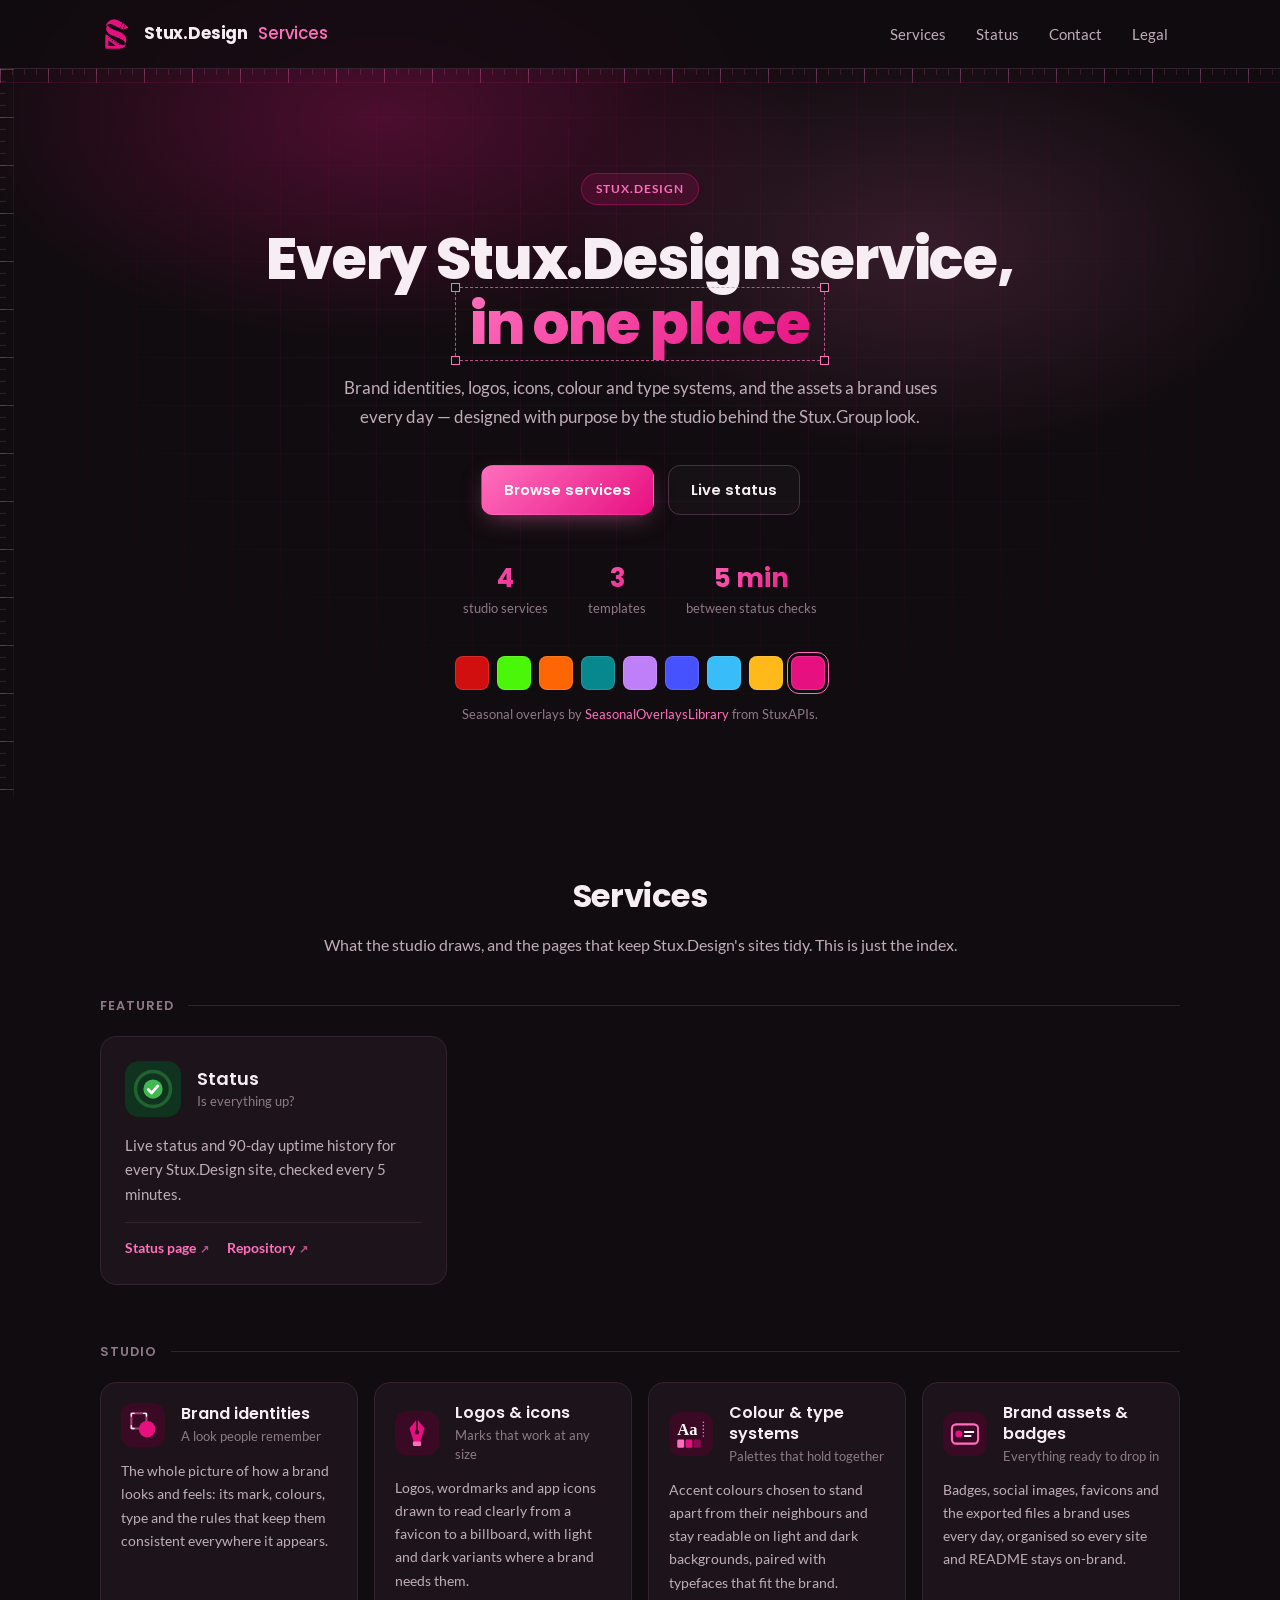
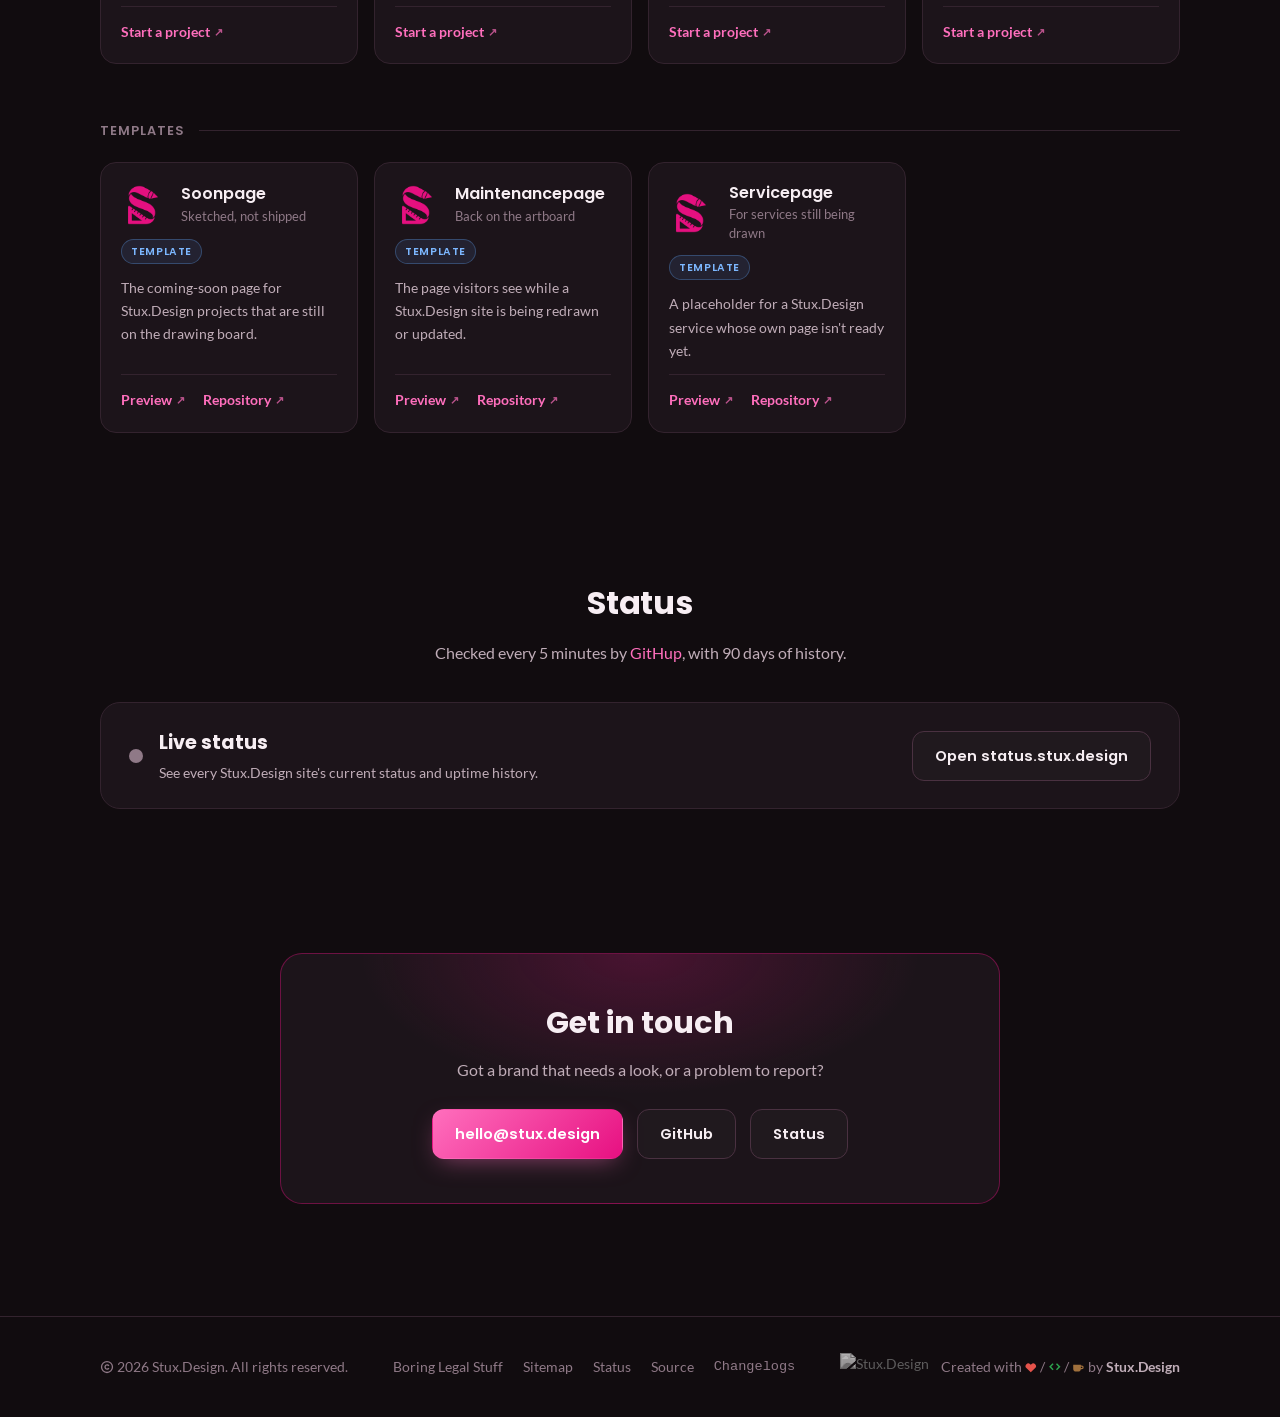
==== index.html @ b009f083 "Release v1.0.1 See CHANGELOG.md for details." ====
<!doctype html>
<html lang="en">
<head>
  <meta charset="utf-8">
  <meta name="viewport" content="width=device-width, initial-scale=1">
  <meta name="theme-color" content="#110c0f">
  <title>Stux.Design Services</title>
  <meta name="description" content="Every Stux.Design service in one place: brand identities, logos, icons, colour and type systems and brand assets, with live status from status.stux.design.">
  <link rel="icon" type="image/png" href="/assets/img/icon.png">
  <link rel="stylesheet" href="/assets/css/style.css">
  <link rel="stylesheet" href="/assets/css/site-banner.css">
  <script src="/assets/js/dev-mode.js"></script>
  <script src="https://seasonaloverlayslibrary.stuxapis.net/seasonal-overlays-library.js" defer></script>
</head>
<body>

  <header class="site-header">
    <div class="container">
      <a href="/" class="brand">
        <img src="/assets/img/icon.png" width="34" height="34" alt="">
        Stux.Design <span class="brand-sub">Services</span>
      </a>
      <nav class="nav-links">
        <a href="/#services">Services</a>
        <a href="/#status">Status</a>
        <a href="/#contact">Contact</a>
        <a href="/legal/">Legal</a>
      </nav>
    </div>
  </header>

  <!-- The hero is drawn as an artboard: a layout grid, ruler ticks along the top and left
       edges, and a selection box with handles around the highlighted words. -->
  <section class="hero artboard">
    <div class="ruler ruler-top" aria-hidden="true"></div>
    <div class="ruler ruler-left" aria-hidden="true"></div>
    <div class="container">
      <span class="eyebrow">Stux.Design</span>
      <h1>Every Stux.Design service,<br><span class="selection"><span class="grad">in one place</span><i class="handle tl"></i><i class="handle tr"></i><i class="handle bl"></i><i class="handle br"></i></span></h1>
      <p>Brand identities, logos, icons, colour and type systems, and the assets a brand uses every day &mdash; designed with purpose by the studio behind the Stux.Group look.</p>
      <div class="actions">
        <a class="btn btn-primary" href="#services">Browse services</a>
        <a class="btn btn-ghost" href="https://status.stux.design" target="_blank" rel="noopener">Live status</a>
        <button type="button" class="btn btn-ghost btn-season" id="season-btn" data-overlay-preset="auto" hidden>Today's overlay</button>
      </div>
      <div class="hero-stats">
        <div><strong class="grad">4</strong><span>studio services</span></div>
        <div><strong class="grad">3</strong><span>templates</span></div>
        <div><strong class="grad">5 min</strong><span>between status checks</span></div>
      </div>
      <!-- Swatches from the brands the studio has drawn; hover or focus one for its name. -->
      <div class="swatches" role="list" aria-label="Brand colours designed by Stux.Design">
        <span class="swatch" role="listitem" style="--sw:#d10f0f" title="Stux.Group #d10f0f" tabindex="0"><span>Stux.Group</span></span>
        <span class="swatch" role="listitem" style="--sw:#4bf708" title="Stuxedo #4bf708" tabindex="0"><span>Stuxedo</span></span>
        <span class="swatch" role="listitem" style="--sw:#fd6602" title="Stux.Dev #fd6602" tabindex="0"><span>Stux.Dev</span></span>
        <span class="swatch" role="listitem" style="--sw:#07878e" title="Stux.Cloud #07878e" tabindex="0"><span>Stux.Cloud</span></span>
        <span class="swatch" role="listitem" style="--sw:#bf7ff9" title="StuxAPIs #bf7ff9" tabindex="0"><span>StuxAPIs</span></span>
        <span class="swatch" role="listitem" style="--sw:#4752ff" title="Stux.Music #4752ff" tabindex="0"><span>Stux.Music</span></span>
        <span class="swatch" role="listitem" style="--sw:#38bdf8" title="Stux.Digital #38bdf8" tabindex="0"><span>Stux.Digital</span></span>
        <span class="swatch" role="listitem" style="--sw:#ffba1a" title="Stux.Games #ffba1a" tabindex="0"><span>Stux.Games</span></span>
        <span class="swatch is-ours" role="listitem" style="--sw:#e71081" title="Stux.Design #e71081" tabindex="0"><span>Stux.Design</span></span>
      </div>
      <p class="season-note">Seasonal overlays by <a href="https://seasonaloverlayslibrary.stuxapis.net" target="_blank" rel="noopener">SeasonalOverlaysLibrary</a> from StuxAPIs.</p>
    </div>
  </section>

  <section class="section" id="services">
    <div class="container">
      <div class="section-head">
        <h2>Services</h2>
        <p>What the studio draws, and the pages that keep Stux.Design's sites tidy. This is just the index.</p>
      </div>

      <h3 class="subhead">Featured</h3>
      <div class="project-grid">

        <article class="project-card" data-monitor="stuxdesign:*">
          <div class="project-top">
            <img class="project-icon" src="/assets/img/services/status.svg" width="64" height="64" alt="Status icon" loading="lazy">
            <div>
              <h3>Status</h3>
              <div class="project-tagline">Is everything up?</div>
            </div>
          </div>
          <span class="badge-status live" hidden></span>
          <p class="desc">Live status and 90-day uptime history for every Stux.Design site, checked every 5 minutes.</p>
          <div class="project-links">
            <a href="https://status.stux.design" target="_blank" rel="noopener">Status page</a>
            <a href="https://github.com/StuxDesign/Status" target="_blank" rel="noopener">Repository</a>
          </div>
        </article>

      </div>

      <h3 class="subhead">Studio</h3>
      <div class="project-grid compact">

        <article class="project-card">
          <div class="project-top">
            <img class="project-icon" src="/assets/img/services/brand-identities.svg" width="44" height="44" alt="Brand identities icon" loading="lazy">
            <div>
              <h3>Brand identities</h3>
              <div class="project-tagline">A look people remember</div>
            </div>
          </div>
          <p class="desc">The whole picture of how a brand looks and feels: its mark, colours, type and the rules that keep them consistent everywhere it appears.</p>
          <div class="project-links">
            <a href="mailto:hello@stux.design?subject=Brand%20identity">Start a project</a>
          </div>
        </article>

        <article class="project-card">
          <div class="project-top">
            <img class="project-icon" src="/assets/img/services/logos-icons.svg" width="44" height="44" alt="Logos and icons icon" loading="lazy">
            <div>
              <h3>Logos &amp; icons</h3>
              <div class="project-tagline">Marks that work at any size</div>
            </div>
          </div>
          <p class="desc">Logos, wordmarks and app icons drawn to read clearly from a favicon to a billboard, with light and dark variants where a brand needs them.</p>
          <div class="project-links">
            <a href="mailto:hello@stux.design?subject=Logo%20or%20icon">Start a project</a>
          </div>
        </article>

        <article class="project-card">
          <div class="project-top">
            <img class="project-icon" src="/assets/img/services/colour-type.svg" width="44" height="44" alt="Colour and type systems icon" loading="lazy">
            <div>
              <h3>Colour &amp; type systems</h3>
              <div class="project-tagline">Palettes that hold together</div>
            </div>
          </div>
          <p class="desc">Accent colours chosen to stand apart from their neighbours and stay readable on light and dark backgrounds, paired with typefaces that fit the brand.</p>
          <div class="project-links">
            <a href="mailto:hello@stux.design?subject=Colour%20and%20type">Start a project</a>
          </div>
        </article>

        <article class="project-card">
          <div class="project-top">
            <img class="project-icon" src="/assets/img/services/brand-assets.svg" width="44" height="44" alt="Brand assets and badges icon" loading="lazy">
            <div>
              <h3>Brand assets &amp; badges</h3>
              <div class="project-tagline">Everything ready to drop in</div>
            </div>
          </div>
          <p class="desc">Badges, social images, favicons and the exported files a brand uses every day, organised so every site and README stays on-brand.</p>
          <div class="project-links">
            <a href="mailto:hello@stux.design?subject=Brand%20assets">Start a project</a>
          </div>
        </article>

      </div>

      <h3 class="subhead">Templates</h3>
      <div class="project-grid compact">

        <article data-state="template" class="project-card">
          <div class="project-top">
            <img class="project-icon" src="/assets/img/services/stux-design.png" width="44" height="44" alt="Soonpage icon" loading="lazy">
            <div>
              <h3>Soonpage</h3>
              <div class="project-tagline">Sketched, not shipped</div>
            </div>
          </div>
          <span class="badge-status template"><i class="badge-ico" aria-hidden="true"></i>Template</span>
          <p class="desc">The coming-soon page for Stux.Design projects that are still on the drawing board.</p>
          <div class="project-links">
            <a href="https://soonpage.stux.design" target="_blank" rel="noopener">Preview</a>
            <a href="https://github.com/StuxDesign/soonpage" target="_blank" rel="noopener">Repository</a>
          </div>
        </article>

        <article data-state="template" class="project-card">
          <div class="project-top">
            <img class="project-icon" src="/assets/img/services/stux-design.png" width="44" height="44" alt="Maintenancepage icon" loading="lazy">
            <div>
              <h3>Maintenancepage</h3>
              <div class="project-tagline">Back on the artboard</div>
            </div>
          </div>
          <span class="badge-status template"><i class="badge-ico" aria-hidden="true"></i>Template</span>
          <p class="desc">The page visitors see while a Stux.Design site is being redrawn or updated.</p>
          <div class="project-links">
            <a href="https://maintenancepage.stux.design" target="_blank" rel="noopener">Preview</a>
            <a href="https://github.com/StuxDesign/maintenancepage" target="_blank" rel="noopener">Repository</a>
          </div>
        </article>

        <article data-state="template" class="project-card">
          <div class="project-top">
            <img class="project-icon" src="/assets/img/services/stux-design.png" width="44" height="44" alt="Servicepage icon" loading="lazy">
            <div>
              <h3>Servicepage</h3>
              <div class="project-tagline">For services still being drawn</div>
            </div>
          </div>
          <span class="badge-status template"><i class="badge-ico" aria-hidden="true"></i>Template</span>
          <p class="desc">A placeholder for a Stux.Design service whose own page isn't ready yet.</p>
          <div class="project-links">
            <a href="https://servicepage.stux.design" target="_blank" rel="noopener">Preview</a>
            <a href="https://github.com/StuxDesign/servicepage" target="_blank" rel="noopener">Repository</a>
          </div>
        </article>

      </div>
    </div>
  </section>

  <section class="section" id="status">
    <div class="container">
      <div class="section-head">
        <h2>Status</h2>
        <p>Checked every 5 minutes by <a href="https://githup.stux.group" target="_blank" rel="noopener" style="color: var(--accent-bright);">GitHup</a>, with 90 days of history.</p>
      </div>
      <div class="status-band" id="status-band">
        <div class="sb-main">
          <span class="sb-dot" aria-hidden="true"></span>
          <div>
            <h2>Live status</h2>
            <p>See every Stux.Design site's current status and uptime history.</p>
          </div>
        </div>
        <a class="btn btn-ghost" href="https://status.stux.design" target="_blank" rel="noopener">Open status.stux.design</a>
      </div>
    </div>
  </section>

  <section class="section" id="contact">
    <div class="container">
      <div class="contact-card">
        <h2>Get in touch</h2>
        <p>Got a brand that needs a look, or a problem to report?</p>
        <div class="contact-links">
          <a class="btn btn-primary" href="mailto:hello@stux.design">hello@stux.design</a>
          <a class="btn btn-ghost" href="https://github.com/StuxDesign" target="_blank" rel="noopener">GitHub</a>
          <a class="btn btn-ghost" href="https://status.stux.design" target="_blank" rel="noopener">Status</a>
        </div>
      </div>
    </div>
  </section>

  <footer class="site-footer">
    <div class="container">
      <div><span class="copy-i" title="Copyright"><svg viewBox="0 0 16 16" aria-hidden="true" focusable="false"><path d="M8 1a7 7 0 1 1 0 14A7 7 0 0 1 8 1zm0 1.5a5.5 5.5 0 1 0 0 11 5.5 5.5 0 0 0 0-11zm.1 2.3c1.2 0 2.2.6 2.7 1.6l-1.3.7c-.3-.6-.8-.9-1.4-.9-1 0-1.6.8-1.6 1.8s.6 1.8 1.6 1.8c.6 0 1.1-.3 1.4-.9l1.3.7c-.5 1-1.5 1.6-2.7 1.6-1.8 0-3.1-1.4-3.1-3.2s1.3-3.2 3.1-3.2z"/></svg></span><span class="sr-only">&copy;</span> <span data-year data-year-start="2026"></span> Stux.Design. All rights reserved.</div>
      <div class="footer-links">
        <a href="/legal/">Boring Legal Stuff</a>
        <a href="/sitemap/">Sitemap</a>
        <a href="https://status.stux.design" target="_blank" rel="noopener">Status</a>
        <a href="https://github.com/StuxDesign/Services" target="_blank" rel="noopener">Source</a>
        <a href="/changelogs/" data-site-version title="Changelogs">Changelogs</a>
      </div>
      <div class="footer-brand">
        <div class="footer-brand-row">
          <a href="/" aria-label="Stux.Design"><img class="footer-brand-logo" src="https://global.media.stux.design/logo.png" alt="Stux.Design" height="28"></a>
        </div>
        <p class="footer-created">Created with <span class="fc-i fc-love" title="Love"><svg viewBox="0 0 16 16" aria-hidden="true" focusable="false"><path d="M8 14.3 1.9 8.4A3.7 3.7 0 0 1 7.2 3.1L8 3.9l.8-.8a3.7 3.7 0 0 1 5.3 5.3z"/></svg></span> / <span class="fc-i fc-code" title="Code"><svg viewBox="0 0 16 16" aria-hidden="true" focusable="false"><path d="M5.4 3.9 1.3 8l4.1 4.1 1.2-1.2L3.7 8l2.9-2.9zm5.2 0L9.4 5.1 12.3 8l-2.9 2.9 1.2 1.2L14.7 8z"/></svg></span> / <span class="fc-i fc-coffee" title="Coffee"><svg viewBox="0 0 16 16" aria-hidden="true" focusable="false"><path d="M1.5 4.5h9.5v5A3.5 3.5 0 0 1 7.5 13h-2.5A3.5 3.5 0 0 1 1.5 9.5zM11 5.5h1.2a2.3 2.3 0 0 1 0 4.6H11V8.6h1.2a.8.8 0 0 0 0-1.6H11z"/></svg></span><span class="sr-only"> love, code and coffee</span> by <a href="https://github.com/StuxDesign" target="_blank" rel="noopener">Stux.Design</a></p>
      </div>
    </div>
  </footer>

  <script src="/assets/js/main.js" defer></script>
</body>
</html>
---- assets/css/style.css ----
/* Stux.Design Services — shared stylesheet
   Layout follows StuxieDev Projects; palette is Stux.Design magenta #e71081 (the logo's
   colour) with a lighter #ff6fbd tint for text on dark. Poppins for headings, Lato for body
   copy. The Stux.Design twist is the designer's artboard: a layout grid, rulers, a selection
   box and crop marks (see "Artboard" at the end). */

/* Self-hosted (SIL Open Font License), latin subset only, so the site makes
   no third-party requests. See assets/fonts/. */
@font-face {
  font-family: "Lato";
  font-style: normal;
  font-weight: 400;
  font-display: swap;
  src: url("/assets/fonts/lato-400-latin.woff2") format("woff2");
  unicode-range: U+0000-00FF, U+0131, U+0152-0153, U+02BB-02BC, U+02C6, U+02DA, U+02DC, U+0304, U+0308, U+0329, U+2000-206F, U+20AC, U+2122, U+2191, U+2193, U+2212, U+2215, U+FEFF, U+FFFD;
}
@font-face {
  font-family: "Lato";
  font-style: normal;
  font-weight: 700;
  font-display: swap;
  src: url("/assets/fonts/lato-700-latin.woff2") format("woff2");
  unicode-range: U+0000-00FF, U+0131, U+0152-0153, U+02BB-02BC, U+02C6, U+02DA, U+02DC, U+0304, U+0308, U+0329, U+2000-206F, U+20AC, U+2122, U+2191, U+2193, U+2212, U+2215, U+FEFF, U+FFFD;
}
@font-face {
  font-family: "Poppins";
  font-style: normal;
  font-weight: 500;
  font-display: swap;
  src: url("/assets/fonts/poppins-500-latin.woff2") format("woff2");
  unicode-range: U+0000-00FF, U+0131, U+0152-0153, U+02BB-02BC, U+02C6, U+02DA, U+02DC, U+0304, U+0308, U+0329, U+2000-206F, U+20AC, U+2122, U+2191, U+2193, U+2212, U+2215, U+FEFF, U+FFFD;
}
@font-face {
  font-family: "Poppins";
  font-style: normal;
  font-weight: 600;
  font-display: swap;
  src: url("/assets/fonts/poppins-600-latin.woff2") format("woff2");
  unicode-range: U+0000-00FF, U+0131, U+0152-0153, U+02BB-02BC, U+02C6, U+02DA, U+02DC, U+0304, U+0308, U+0329, U+2000-206F, U+20AC, U+2122, U+2191, U+2193, U+2212, U+2215, U+FEFF, U+FFFD;
}
@font-face {
  font-family: "Poppins";
  font-style: normal;
  font-weight: 700;
  font-display: swap;
  src: url("/assets/fonts/poppins-700-latin.woff2") format("woff2");
  unicode-range: U+0000-00FF, U+0131, U+0152-0153, U+02BB-02BC, U+02C6, U+02DA, U+02DC, U+0304, U+0308, U+0329, U+2000-206F, U+20AC, U+2122, U+2191, U+2193, U+2212, U+2215, U+FEFF, U+FFFD;
}
@font-face {
  font-family: "Poppins";
  font-style: normal;
  font-weight: 800;
  font-display: swap;
  src: url("/assets/fonts/poppins-800-latin.woff2") format("woff2");
  unicode-range: U+0000-00FF, U+0131, U+0152-0153, U+02BB-02BC, U+02C6, U+02DA, U+02DC, U+0304, U+0308, U+0329, U+2000-206F, U+20AC, U+2122, U+2191, U+2193, U+2212, U+2215, U+FEFF, U+FFFD;
}

:root {
  --bg: #110c0f;
  --bg-raised: #181116;
  --bg-card: #1c141a;
  --bg-card-hover: #251a22;
  --border: #33232e;
  --border-strong: #4a3141;
  --text: #f7eef3;
  --text-muted: #c0adb8;
  --text-faint: #8f7987;
  --accent: #e71081;
  --accent-bright: #ff6fbd;
  --accent-pink: #e71081;
  --accent-soft: rgba(231, 16, 129, 0.14);
  --accent-grad: linear-gradient(135deg, #ff6fbd 0%, #e71081 100%);
  --radius: 16px;
  --container: 1120px;
  --font-sans: "Lato", -apple-system, BlinkMacSystemFont, "Segoe UI", Roboto, Helvetica, Arial, sans-serif;
  --font-display: "Poppins", var(--font-sans);
  --font-mono: "SFMono-Regular", Consolas, "Liberation Mono", Menlo, monospace;
}

* { box-sizing: border-box; }

html { color-scheme: dark; scroll-behavior: smooth; scroll-padding-top: calc(80px + var(--banner-h, 0px)); }

body {
  margin: 0;
  background: var(--bg);
  color: var(--text);
  font-family: var(--font-sans);
  line-height: 1.65;
  -webkit-font-smoothing: antialiased;
  overflow-x: hidden;
}

h1, h2, h3, .brand, .btn { font-family: var(--font-display); }

img { max-width: 100%; display: block; }

a { color: inherit; text-decoration: none; }

::selection { background: var(--accent); color: #fff; }

:focus-visible { outline: 2px solid var(--accent-bright); outline-offset: 3px; border-radius: 6px; }

.container {
  max-width: var(--container);
  margin: 0 auto;
  padding: 0 20px;
}

/* The shared site banner (site-banner.css; dev mode, see main.js) in this site's colours. The site
   is dark-only, so main.js marks <html> .theme-dark and the banner keeps its dark accents. */
.site-banners {
  --banner-page-bg: var(--bg);
  --banner-text: var(--text);
  --banner-site: var(--accent-bright);
  --banner-site-light: var(--accent-bright);
}

/* Header */
.site-header {
  position: sticky;
  top: var(--banner-h, 0px);
  z-index: 20;
  background: rgba(17, 12, 15, 0.8);
  backdrop-filter: blur(12px);
  -webkit-backdrop-filter: blur(12px);
  border-bottom: 1px solid var(--border);
}
.site-header .container {
  display: flex;
  align-items: center;
  justify-content: space-between;
  height: 68px;
}
.brand {
  display: flex;
  align-items: center;
  gap: 10px;
  font-weight: 700;
  font-size: 1.05rem;
  letter-spacing: -0.01em;
}
.brand img { width: 34px; height: 34px; border-radius: 10px; }
.brand .brand-sub { color: var(--accent-bright); font-weight: 500; }

.nav-links {
  display: flex;
  gap: 6px;
  font-size: 0.92rem;
  color: var(--text-muted);
}
.nav-links a {
  padding: 6px 12px;
  border-radius: 8px;
  transition: color 0.15s, background 0.15s;
}
.nav-links a:hover { color: var(--text); background: var(--accent-soft); }

/* Breadcrumb */
.breadcrumb {
  display: flex;
  align-items: center;
  gap: 8px;
  font-size: 0.85rem;
  color: var(--text-faint);
  margin-bottom: 14px;
}
.breadcrumb a:hover { color: var(--accent-bright); }
.bc-sep { opacity: 0.5; }
.bc-cur { color: var(--text-muted); }

/* Hero */
.hero {
  position: relative;
  padding: 104px 0 72px;
  text-align: center;
  isolation: isolate;
}
.hero::before {
  content: "";
  position: absolute;
  inset: -120px 0 0;
  z-index: -1;
  background:
    radial-gradient(600px 320px at 30% 20%, rgba(231, 16, 129, 0.28), transparent 70%),
    radial-gradient(520px 300px at 72% 35%, rgba(255, 111, 189, 0.16), transparent 70%);
  pointer-events: none;
}
.hero .eyebrow {
  display: inline-block;
  font-size: 0.76rem;
  font-weight: 700;
  letter-spacing: 0.08em;
  text-transform: uppercase;
  color: var(--accent-bright);
  background: var(--accent-soft);
  border: 1px solid rgba(231, 16, 129, 0.4);
  padding: 5px 14px;
  border-radius: 999px;
  margin-bottom: 22px;
}
.hero h1 {
  font-size: clamp(2.1rem, 5.5vw, 3.6rem);
  font-weight: 800;
  line-height: 1.12;
  letter-spacing: -0.02em;
  margin: 0 0 18px;
}
.grad {
  background: var(--accent-grad);
  -webkit-background-clip: text;
  background-clip: text;
  color: transparent;
}
.hero p {
  color: var(--text-muted);
  max-width: 620px;
  margin: 0 auto;
  font-size: 1.08rem;
}
.hero .actions {
  margin-top: 34px;
  display: flex;
  gap: 14px;
  justify-content: center;
  flex-wrap: wrap;
}
.hero-stats {
  display: flex;
  justify-content: center;
  gap: 40px;
  margin-top: 48px;
  flex-wrap: wrap;
}
.hero-stats div { text-align: center; }
.hero-stats strong {
  display: block;
  font-family: var(--font-display);
  font-size: 1.6rem;
  font-weight: 700;
  line-height: 1.2;
}
.hero-stats span { font-size: 0.82rem; color: var(--text-faint); }

.btn {
  display: inline-flex;
  align-items: center;
  gap: 8px;
  padding: 12px 22px;
  border-radius: 12px;
  font-size: 0.92rem;
  font-weight: 600;
  border: 1px solid var(--border-strong);
  transition: transform 0.15s, background 0.15s, border-color 0.15s, box-shadow 0.15s;
}
.btn:hover { transform: translateY(-1px); }
.btn-primary {
  background: var(--accent-grad);
  color: #fff;
  border-color: transparent;
  box-shadow: 0 8px 24px -8px rgba(255, 111, 189, 0.5);
}
.btn-primary:hover { box-shadow: 0 10px 28px -6px rgba(255, 111, 189, 0.6); }
.btn-ghost { color: var(--text); background: rgba(255, 255, 255, 0.02); }
.btn-ghost:hover { background: var(--accent-soft); border-color: var(--accent); }

/* Sections */
.section { padding: 72px 0; }
.section-head { margin-bottom: 36px; text-align: center; }
.section-head h2 { font-size: clamp(1.6rem, 3.5vw, 2rem); font-weight: 700; margin: 0 0 10px; letter-spacing: -0.01em; }
.section-head p { color: var(--text-muted); margin: 0; }
.subhead {
  display: flex;
  align-items: center;
  gap: 14px;
  font-family: var(--font-display);
  font-size: 0.8rem;
  font-weight: 600;
  letter-spacing: 0.08em;
  text-transform: uppercase;
  color: var(--text-faint);
  margin: 56px 0 20px;
}
.subhead::after { content: ""; flex: 1; height: 1px; background: var(--border); }
.subhead:first-of-type { margin-top: 0; }

/* Project cards */
.project-grid {
  display: grid;
  grid-template-columns: repeat(auto-fill, minmax(300px, 1fr));
  gap: 20px;
}
.project-card {
  position: relative;
  background: var(--bg-card);
  border: 1px solid var(--border);
  border-radius: var(--radius);
  padding: 24px;
  display: flex;
  flex-direction: column;
  gap: 16px;
  transition: border-color 0.2s, transform 0.2s, background 0.2s, box-shadow 0.2s;
}
.project-card:hover {
  border-color: rgba(231, 16, 129, 0.7);
  background: var(--bg-card-hover);
  transform: translateY(-3px);
  box-shadow: 0 16px 40px -20px rgba(231, 16, 129, 0.55);
}
.project-card .project-top {
  display: flex;
  align-items: center;
  gap: 16px;
}

/* Icons: every icon renders into a fixed square box and is scaled with
   object-fit, so non-square or oddly padded source images are never
   stretched or squashed. */
.project-icon {
  width: 56px;
  height: 56px;
  flex: 0 0 56px;
  aspect-ratio: 1 / 1;
  object-fit: contain;
  border-radius: 14px;
}
/* For icons drawn on a transparent background (no tile of their own). */
.project-card h3 { margin: 0; font-size: 1.12rem; font-weight: 600; line-height: 1.3; }
.project-card .project-tagline { color: var(--text-faint); font-size: 0.84rem; margin-top: 2px; line-height: 1.4; }
.project-card p.desc { color: var(--text-muted); font-size: 0.93rem; margin: 0; flex-grow: 1; }
.project-card .stack {
  display: flex;
  flex-wrap: wrap;
  align-items: center;
  gap: 6px;
}
.pill {
  font-size: 0.72rem;
  padding: 3px 10px;
  border-radius: 999px;
  background: var(--bg-raised);
  border: 1px solid var(--border);
  color: var(--text-muted);
}
.project-card .project-links {
  display: flex;
  gap: 18px;
  font-size: 0.86rem;
  padding-top: 14px;
  border-top: 1px solid var(--border);
}
.project-card .project-links a {
  color: var(--accent-bright);
  font-weight: 700;
  display: inline-flex;
  align-items: center;
  gap: 4px;
}
.project-card .project-links a::after { content: "\2197"; font-size: 0.8em; opacity: 0.7; transition: transform 0.15s; }
.project-card .project-links a:hover { color: #ffb3dc; }
.project-card .project-links a:hover::after { transform: translate(2px, -2px); }

/* Two cards per row (Featured, More projects) */
.project-grid.two-up { grid-template-columns: repeat(2, minmax(0, 1fr)); }

/* Featured cards: bigger icon and a soft accent border */
.project-card.featured {
  padding: 28px;
  border-color: rgba(231, 16, 129, 0.45);
  background:
    radial-gradient(420px 180px at 0% 0%, rgba(231, 16, 129, 0.14), transparent 70%),
    var(--bg-card);
}
.project-card.featured .project-icon { width: 64px; height: 64px; flex-basis: 64px; border-radius: 16px; }
.project-card.featured h3 { font-size: 1.25rem; }

/* Compact cards for smaller scripts/tools */
.project-grid.compact { grid-template-columns: repeat(auto-fill, minmax(240px, 1fr)); gap: 16px; }
.project-grid.compact .project-card { padding: 20px; gap: 12px; }
.project-grid.compact .project-icon { width: 44px; height: 44px; flex-basis: 44px; border-radius: 12px; }
.project-grid.compact h3 { font-size: 1rem; }
.project-grid.compact p.desc { font-size: 0.88rem; }

.badge-status {
  font-family: var(--font-display);
  font-size: 0.66rem;
  text-transform: uppercase;
  letter-spacing: 0.06em;
  padding: 3px 9px;
  border-radius: 999px;
  font-weight: 600;
  margin-left: auto;
}
.badge-status.live { background: rgba(52, 211, 153, 0.1); color: #34d399; border: 1px solid rgba(52, 211, 153, 0.3); }
.badge-status.building { background: rgba(240, 180, 41, 0.1); color: #f0b429; border: 1px solid rgba(240, 180, 41, 0.3); }
.badge-status.archived, .badge-status.discontinued { background: rgba(156, 160, 172, 0.1); color: #a8a2ad; border: 1px solid rgba(156, 160, 172, 0.3); }

/* About / skills */
.skills-grid {
  display: flex;
  flex-wrap: wrap;
  justify-content: center;
  gap: 10px;
  max-width: 820px;
  margin: 0 auto;
}
.skill-chip {
  background: var(--bg-card);
  border: 1px solid var(--border);
  border-radius: 999px;
  padding: 9px 18px;
  font-size: 0.9rem;
  color: var(--text-muted);
  transition: border-color 0.15s, color 0.15s;
}
.skill-chip:hover { border-color: var(--accent); color: var(--text); }

/* Contact */
.contact-card {
  max-width: 720px;
  margin: 0 auto;
  text-align: center;
  padding: 44px 28px;
  border-radius: 22px;
  border: 1px solid rgba(231, 16, 129, 0.4);
  background:
    radial-gradient(400px 200px at 50% 0%, rgba(231, 16, 129, 0.22), transparent 70%),
    var(--bg-card);
}
.contact-card h2 { font-size: clamp(1.5rem, 3.5vw, 1.9rem); margin: 0 0 8px; }
.contact-card p { color: var(--text-muted); margin: 0 0 26px; }
.contact-links {
  display: flex;
  gap: 14px;
  justify-content: center;
  flex-wrap: wrap;
}

/* Footer */
.site-footer {
  border-top: 1px solid var(--border);
  padding: 36px 0;
  margin-top: 40px;
}
.site-footer .container {
  display: flex;
  flex-wrap: wrap;
  gap: 16px;
  align-items: center;
  justify-content: space-between;
  font-size: 0.85rem;
  color: var(--text-faint);
}
.footer-links {
  display: flex;
  gap: 20px;
  flex-wrap: wrap;
}
.footer-links a:hover { color: var(--accent-bright); }

/* Brand block "Stux.Design logo" and "Created with", muted until hovered.
   The logo keeps the same filter functions in every state, so the hover animates smoothly
   (switching the filter off drops the image's layer and snaps). */
.footer-brand { display: flex; flex-wrap: wrap; align-items: center; gap: 8px 12px; }
.footer-brand-row { display: flex; flex-wrap: wrap; align-items: center; gap: 8px 12px; }
.footer-brand-logo { display: block; height: 28px; width: auto; filter: grayscale(1) brightness(1); opacity: .7;
  transition: filter .2s ease, opacity .2s ease; will-change: filter, opacity; backface-visibility: hidden; transform: translateZ(0); }
.footer-brand a:hover .footer-brand-logo, .footer-brand a:focus-visible .footer-brand-logo { filter: grayscale(0) brightness(1); opacity: 1; }
.footer-brand-sep { color: var(--border); }
.footer-brand-text { color: var(--text-muted); font-weight: 600; transition: color .2s; }
.footer-brand-text:hover, .footer-brand-text:focus-visible { color: var(--text); }
.footer-created { margin: 0; }
.footer-created a { color: var(--text-muted); font-weight: 600; transition: color .2s; }
.footer-created a:hover, .footer-created a:focus-visible { color: var(--text); }
.fc-i, .copy-i { display: inline-flex; vertical-align: -2px; }
.copy-i svg { width: 14px; height: 14px; fill: currentColor; }
/* Created-with icons share a 1em box; heart/coffee are scaled optically so the solid heart is not bigger than the code icon */
.fc-i { vertical-align: -0.125em; }
.fc-i svg { width: 1em; height: 1em; fill: currentColor; }
.fc-love { font-size: 0.85em; }
.fc-code { font-size: 1em; }
.fc-coffee { font-size: 0.95em; }
.fc-love { color: #e5534b; } .fc-code { color: #2da44e; } .fc-coffee { color: #a0703c; }
.sr-only { position: absolute; width: 1px; height: 1px; padding: 0; margin: -1px; overflow: hidden; clip: rect(0,0,0,0); white-space: nowrap; border: 0; }
@media (prefers-reduced-motion: reduce) { .footer-brand-logo, .footer-brand-text, .footer-created a { transition: none; } }

/* Legal pages */
.page-hero { padding: 56px 0 32px; }
.page-title { font-size: 2rem; margin: 8px 0 10px; }
.page-desc { color: var(--text-muted); max-width: 640px; }

.legal-grid {
  display: grid;
  grid-template-columns: repeat(auto-fit, minmax(260px, 1fr));
  gap: 18px;
}
.legal-card {
  background: var(--bg-card);
  border: 1px solid var(--border);
  border-radius: var(--radius);
  padding: 20px;
  display: flex;
  justify-content: space-between;
  align-items: center;
  gap: 12px;
  transition: border-color 0.15s, background 0.15s;
}
.legal-card:hover { border-color: var(--accent); background: var(--bg-card-hover); }
.legal-card-name { font-family: var(--font-display); font-weight: 600; margin-bottom: 4px; }
.legal-card-desc { color: var(--text-muted); font-size: 0.85rem; }

.prose-page { max-width: 720px; margin: 0 auto; }
.prose-meta { color: var(--text-faint); font-size: 0.82rem; margin-bottom: 28px; }
.prose-body h2 { font-size: 1.25rem; margin: 36px 0 12px; }
.prose-body h2:first-child { margin-top: 0; }
.prose-body p { color: var(--text-muted); }
.prose-body a { color: var(--accent-bright); }
.prose-body a:hover { text-decoration: underline; }

.info-card {
  background: var(--bg-card);
  border: 1px solid var(--border);
  border-radius: var(--radius);
  padding: 4px 20px;
  margin: 24px 0;
}
.info-card-row {
  padding: 14px 0;
  border-bottom: 1px solid var(--border);
}
.info-card-row.last, .info-card-row:last-child { border-bottom: none; }
.info-card-label { display: block; font-weight: 700; font-size: 0.88rem; margin-bottom: 4px; }
.info-card-value { display: block; color: var(--text-muted); font-size: 0.88rem; }

@media (max-width: 640px) {
  .site-header .container { height: auto; padding: 12px 16px; flex-direction: column; gap: 8px; }
  .nav-links { gap: 2px; flex-wrap: wrap; justify-content: center; }
  .container { padding: 0 16px; }
  .hero { padding: 56px 0 44px; }
  .hero-stats { gap: 28px; }
  .section { padding: 48px 0; }
  .project-grid, .project-grid.compact, .project-grid.two-up { grid-template-columns: 1fr; }
}

@media (prefers-reduced-motion: reduce) {
  html { scroll-behavior: auto; }
  *, *::before, *::after { transition: none !important; }
}

/* Discontinued projects: dimmed, with a short note on why */
.project-card.discontinued { background: transparent; border-style: dashed; }
.project-card.discontinued .project-icon { filter: grayscale(0.85); opacity: 0.7; }
.project-card.discontinued h3 { color: var(--text-muted); }
.project-card.discontinued:hover { background: var(--bg-card); }
.project-card.discontinued:hover .project-icon { filter: none; opacity: 1; }
.discontinued-note {
  margin: 0;
  font-size: 0.82rem;
  color: var(--text-faint);
  padding-left: 10px;
  border-left: 2px solid var(--border-strong);
}

/* ── Stux.Design Services additions ─────────────────────────────────────── */

/* Which company a service belongs to */
.project-card .owner { font-size: 0.72rem; font-weight: 700; letter-spacing: 0.06em; text-transform: uppercase; color: var(--accent-bright); }

/* One status badge per card, above the description. Precedence (first wins):
   discontinued, template, maintenance, soon, then the live status from main.js. */
.project-card > .badge-status { align-self: flex-start; margin-left: 0; }
.badge-status { display: inline-flex; align-items: center; gap: 6px; }
.badge-status[hidden] { display: none; }
.badge-status.soon { background: rgba(185, 140, 255, 0.12); color: #b98cff; border: 1px solid rgba(185, 140, 255, 0.35); }
.badge-status.maintenance { background: rgba(240, 136, 62, 0.12); color: #f0883e; border: 1px solid rgba(240, 136, 62, 0.35); }
.badge-status.template { background: rgba(96, 165, 250, 0.1); color: #7cb7ff; border: 1px solid rgba(96, 165, 250, 0.3); }
.badge-status.up { background: rgba(52, 211, 153, 0.1); color: #34d399; border: 1px solid rgba(52, 211, 153, 0.3); }
.badge-status.degraded { background: rgba(240, 180, 41, 0.1); color: #f0b429; border: 1px solid rgba(240, 180, 41, 0.3); }
.badge-status.down { background: rgba(255, 107, 97, 0.1); color: #ff6b61; border: 1px solid rgba(255, 107, 97, 0.35); }
/* Glyphs are the site banner's wrench and rocket (one each), as masks so they take the badge colour.
   Exactly one icon per badge: a glyph for soon/maintenance, the ::before dot for live states, none otherwise. */
.badge-ico { display: none; width: 16px; height: 16px; flex: none; background: currentColor; -webkit-mask: var(--glyph) center / contain no-repeat; mask: var(--glyph) center / contain no-repeat; }
.badge-status.soon .badge-ico, .badge-status.maintenance .badge-ico { display: inline-block; }
.badge-status.soon .badge-ico { --glyph: url("data:image/svg+xml,%3Csvg xmlns='http://www.w3.org/2000/svg' viewBox='-1 -1 14 14'%3E%3Cg transform='rotate%2845 6 6%29'%3E%3Cpath fill-rule='evenodd' d='M6 0c2.9 1.9 3.6 5.2 2.6 8.3H3.4C2.4 5.2 3.1 1.9 6 0zM6 2.9a1.25 1.25 0 1 0 0 2.5A1.25 1.25 0 1 0 6 2.9z'/%3E%3Cpath d='M3.2 5.4 1 9.6h2.9zM8.8 5.4 11 9.6H8.1zM4.5 9h3L6 12z'/%3E%3C/g%3E%3C/svg%3E"); }
.badge-status.maintenance .badge-ico { --glyph: url("data:image/svg+xml,%3Csvg xmlns='http://www.w3.org/2000/svg' viewBox='-1 -1 14 14'%3E%3Cg transform='rotate%2845 6 6%29'%3E%3Cpath fill-rule='evenodd' d='M6 0a2.9 2.9 0 1 1 0 5.8A2.9 2.9 0 1 1 6 0zM5.05 -0.5h1.9v2.9h-1.9z'/%3E%3Crect x='4.9' y='4.6' width='2.2' height='7.4' rx='1.1'/%3E%3C/g%3E%3C/svg%3E"); }
/* Pulsing dot for live states */
.badge-status.up::before, .badge-status.degraded::before, .badge-status.down::before {
  content: ""; width: 7px; height: 7px; border-radius: 50%; background: currentColor; flex: none;
}
.badge-status.up::before { animation: badge-pulse 2s ease-out infinite; }
@keyframes badge-pulse {
  0% { box-shadow: 0 0 0 0 rgba(52, 211, 153, 0.55); }
  70%, 100% { box-shadow: 0 0 0 6px rgba(52, 211, 153, 0); }
}
@media (prefers-reduced-motion: reduce) { .badge-status.up::before { animation: none; } }

/* Status band */
.status-band {
  display: flex; align-items: center; justify-content: space-between; gap: 20px; flex-wrap: wrap;
  padding: 24px 28px; border-radius: 20px; border: 1px solid var(--border);
  background: var(--bg-card);
}
.status-band .sb-main { display: flex; align-items: center; gap: 16px; }
.status-band .sb-dot { --pulse: 138, 125, 125; width: 14px; height: 14px; border-radius: 50%; background: var(--text-faint); flex: none; box-shadow: 0 0 0 0 rgba(var(--pulse), 0.5); }
.status-band.up .sb-dot { --pulse: 52, 211, 153; background: #34d399; }
.status-band.degraded .sb-dot, .status-band.partial .sb-dot { --pulse: 240, 180, 41; background: #f0b429; }
.status-band.down .sb-dot { --pulse: 255, 107, 97; background: #ff6b61; }
/* Same ring-expands-and-fades pulse as the Online badge dot, coloured by state */
.status-band.up .sb-dot, .status-band.degraded .sb-dot, .status-band.partial .sb-dot, .status-band.down .sb-dot { animation: sb-pulse 2s ease-out infinite; }
@keyframes sb-pulse {
  0% { box-shadow: 0 0 0 0 rgba(var(--pulse), 0.55); }
  70%, 100% { box-shadow: 0 0 0 10px rgba(var(--pulse), 0); }
}
@media (prefers-reduced-motion: reduce) { .status-band .sb-dot { animation: none !important; } }
.status-band h2 { margin: 0; font-size: 1.2rem; }
.status-band p { margin: 2px 0 0; color: var(--text-muted); font-size: 0.9rem; }

/* Seasonal overlay button (SeasonalOverlaysLibrary, from Stux.Design) */
.btn-season { font-family: var(--font-display); }
.btn-season[hidden] { display: none; }
.hero .season-note { margin-top: 14px; font-size: 0.8rem; color: var(--text-faint); }
.hero .season-note a { color: var(--accent-bright); }

.project-card .project-links button {
  font: inherit; font-weight: 700; color: var(--accent-bright); background: none; border: 0; padding: 0; cursor: pointer;
}
.project-card .project-links button:hover { color: #ffb3dc; }

@media (max-width: 640px) {
  .status-band { padding: 20px; }
}

/* Long names (SeasonalOverlaysLibrary) wrap instead of overflowing, and card links wrap as a row */
.project-card h3 { overflow-wrap: anywhere; }
.project-card .project-top > div { min-width: 0; }
.project-card .project-links { flex-wrap: wrap; row-gap: 8px; }
.project-card .project-links button { white-space: nowrap; }

/* Footer version link (filled from VERSION.md by main.js) */
[data-site-version] { font-family: var(--font-mono, "SFMono-Regular", Consolas, "Liberation Mono", Menlo, monospace); font-variant-numeric: tabular-nums; letter-spacing: 0; }

/* Changelogs page (rendered from CHANGELOG.md by changelogs.js) */
.cl-wrap { max-width: 820px; margin: 0 auto; }
.cl-current { color: var(--text-muted); font-size: 0.9rem; margin: 0 0 20px; }
.cl-current:has(#cl-version:empty) { display: none; }
.cl-current #cl-version { font-family: var(--font-mono, Consolas, monospace); color: var(--text); }
.cl-entry { background: var(--bg-card); border: 1px solid var(--border); border-radius: var(--radius); padding: 18px 22px 10px; margin: 0 0 14px; }
.cl-entry:first-child { border-color: var(--accent); }
.cl-entry h2 { margin: 0 0 10px; font-size: 1.2rem; font-family: var(--font-mono, Consolas, monospace); letter-spacing: 0; }
.cl-entry:first-child h2::after { content: "Latest"; margin-left: 10px; vertical-align: 2px; font: 700 0.7rem var(--font-sans, sans-serif); letter-spacing: 0.06em; text-transform: uppercase; color: #fff; background: var(--accent); border-radius: 999px; padding: 3px 8px; }
.cl-label { display: inline-block; margin: 6px 0 8px; font-size: 0.72rem; font-weight: 800; letter-spacing: 0.08em; text-transform: uppercase; padding: 3px 9px; border-radius: 5px; color: var(--cl, #8a8a94); background: color-mix(in srgb, var(--cl, #8a8a94) 14%, transparent); border: 1px solid color-mix(in srgb, var(--cl, #8a8a94) 45%, transparent); }
.cl-label-added { --cl: #2ecc71; }
.cl-label-changed { --cl: #3ba7ff; }
.cl-label-fixed { --cl: #ffa64d; }
.cl-label-removed { --cl: #ff4d4d; }
.cl-label-security { --cl: #b06bff; }
.cl-label-deprecated { --cl: #8a8a94; }
:root[data-theme="light"] .cl-label-added, :root.theme-light .cl-label-added { --cl: #1e8449; }
:root[data-theme="light"] .cl-label-changed, :root.theme-light .cl-label-changed { --cl: #1a6fc0; }
:root[data-theme="light"] .cl-label-fixed, :root.theme-light .cl-label-fixed { --cl: #b8650f; }
:root[data-theme="light"] .cl-label-removed, :root.theme-light .cl-label-removed { --cl: #c62828; }
:root[data-theme="light"] .cl-label-security, :root.theme-light .cl-label-security { --cl: #7b3fc4; }
:root[data-theme="light"] .cl-label-deprecated, :root.theme-light .cl-label-deprecated { --cl: #5f5f68; }
.cl-list { margin: 0 0 10px; padding-left: 1.2em; color: var(--text-muted); font-size: 0.95rem; }
.cl-list li { margin: 0 0 6px; overflow-wrap: anywhere; }
.cl-list code, .cl-msg code { font-family: var(--font-mono, Consolas, monospace); font-size: 0.88em; background: var(--bg-raised); border: 1px solid var(--border); border-radius: 4px; padding: 1px 5px; }
.cl-list a, .cl-msg a { color: var(--accent-bright, var(--text)); text-decoration: underline; }
.cl-list strong { color: var(--text); }
.cl-h4 { margin: 10px 0 6px; font-size: 0.95rem; }
.cl-msg { color: var(--text-muted); }

/* Artboard: the Stux.Design twist. The hero sits on a faint layout grid with ruler ticks along
   its top and left edges, the highlighted words get a selection box with handles, and a strip of
   swatches shows the brand colours the studio has drawn. Cards get crop marks on hover. */
.hero.artboard::after {
  content: "";
  position: absolute;
  inset: 0;
  z-index: -1;
  background-image:
    linear-gradient(rgba(231, 16, 129, 0.07) 1px, transparent 1px),
    linear-gradient(90deg, rgba(231, 16, 129, 0.07) 1px, transparent 1px);
  background-size: 48px 48px;
  background-position: center top;
  -webkit-mask-image: radial-gradient(ellipse 70% 75% at 50% 40%, #000 30%, transparent 80%);
  mask-image: radial-gradient(ellipse 70% 75% at 50% 40%, #000 30%, transparent 80%);
  pointer-events: none;
}
.ruler { position: absolute; z-index: -1; pointer-events: none; opacity: 0.55; }
.ruler-top {
  top: 0; left: 0; right: 0; height: 14px;
  background:
    repeating-linear-gradient(90deg, rgba(255, 111, 189, 0.55) 0 1px, transparent 1px 48px),
    repeating-linear-gradient(90deg, rgba(255, 111, 189, 0.3) 0 1px, transparent 1px 12px);
  background-size: 100% 14px, 100% 6px;
  background-repeat: no-repeat;
  border-bottom: 1px solid rgba(231, 16, 129, 0.25);
}
.ruler-left {
  top: 0; bottom: 0; left: 0; width: 14px;
  background:
    repeating-linear-gradient(180deg, rgba(255, 111, 189, 0.55) 0 1px, transparent 1px 48px),
    repeating-linear-gradient(180deg, rgba(255, 111, 189, 0.3) 0 1px, transparent 1px 12px);
  background-size: 14px 100%, 6px 100%;
  background-repeat: no-repeat;
  border-right: 1px solid rgba(231, 16, 129, 0.25);
}
.selection {
  position: relative;
  display: inline-block;
  padding: 0 0.18em;
  outline: 1.5px dashed rgba(255, 111, 189, 0.7);
  outline-offset: 4px;
}
.selection .handle {
  position: absolute;
  width: 9px; height: 9px;
  background: var(--bg);
  border: 1.5px solid var(--accent-bright);
}
.selection .handle.tl { top: -9px; left: -9px; }
.selection .handle.tr { top: -9px; right: -9px; }
.selection .handle.bl { bottom: -9px; left: -9px; }
.selection .handle.br { bottom: -9px; right: -9px; }
.swatches {
  display: flex;
  justify-content: center;
  flex-wrap: wrap;
  gap: 8px;
  margin: 36px auto 0;
  max-width: 560px;
}
.swatch {
  position: relative;
  width: 34px; height: 34px;
  border-radius: 8px;
  background: var(--sw);
  box-shadow: inset 0 0 0 1px rgba(255, 255, 255, 0.12);
  transition: transform 0.15s;
  cursor: default;
}
.swatch.is-ours { outline: 1.5px solid var(--accent-bright); outline-offset: 3px; }
.swatch > span {
  position: absolute;
  left: 50%; top: calc(100% + 8px);
  transform: translateX(-50%);
  white-space: nowrap;
  font-size: 0.7rem;
  color: var(--text-muted);
  background: var(--bg-raised);
  border: 1px solid var(--border);
  border-radius: 6px;
  padding: 2px 7px;
  opacity: 0;
  pointer-events: none;
  transition: opacity 0.15s;
}
.swatch:hover, .swatch:focus-visible { transform: translateY(-2px); }
.swatch:hover > span, .swatch:focus-visible > span { opacity: 1; }
.project-card::before, .project-card::after {
  content: "";
  position: absolute;
  width: 14px; height: 14px;
  opacity: 0;
  transition: opacity 0.2s;
  pointer-events: none;
}
.project-card::before { top: -7px; left: -7px; border-top: 1.5px solid var(--accent-bright); border-left: 1.5px solid var(--accent-bright); }
.project-card::after { bottom: -7px; right: -7px; border-bottom: 1.5px solid var(--accent-bright); border-right: 1.5px solid var(--accent-bright); }
.project-card:hover::before, .project-card:hover::after { opacity: 1; }
@media (max-width: 560px) {
  .ruler-left { display: none; }
  .swatch { width: 28px; height: 28px; }
}
---- assets/css/site-banner.css ----
/*
 * Site banner - one component, four variants (site, soon, dev, maintenance)
 *
 * Self-contained: copy this file (and site-banner.js) into any project. Muted and
 * readable, and it never covers or cuts off the page.
 *
 * Markup (stack order when several apply: maintenance, soon, dev, site):
 *
 *   <html class="has-site-banner">            (only while a banner is shown)
 *   <body>
 *     <div class="site-banners" data-site-banners>
 *       <div class="site-banner site-banner--dev" role="note">
 *         <span class="site-banner-label">Dev mode</span>
 *         <span class="site-banner-text">Local preview. Run <code>dev-server.sh --no-dev-mode</code>…</span>
 *       </div>
 *     </div>
 *     …the page…
 *
 * Position: sticky at the top of the document by default. If the page scrolls something
 * other than the document (e.g. html{overflow:hidden} + body{overflow:auto}), add
 * .site-banners--fixed to the wrapper and .site-banner-fixed to <html>: the banners are
 * fixed to the top and <body> is padded by their height instead.
 *
 * --banner-h on :root is the banners' height (0px without a banner). site-banner.js keeps
 * it exact with a ResizeObserver, including when the text wraps on phones; the value
 * below is a one-line estimate for no-JS. Offset anything fixed or sticky at the top by
 * it: top: calc(<gap> + var(--banner-h, 0px)), and full-height layouts by
 * min-height: calc(100dvh - var(--banner-h, 0px)). Fixed background layers don't need it.
 *
 * Theme hooks - map these to the project's own tokens (defaults in brackets):
 *   --banner-page-bg   the page background        [var(--bg), #0d1117]
 *   --banner-text      the normal body text       [var(--text), #e6edf3]
 *   --banner-site      the site's own accent      [var(--brand), #3ba7ff] (dark theme)
 *   --banner-site-light  its light-theme accent   [#0a5fb4]
 *   --banner-site-glyph  the site notice's pattern tile, a 48px SVG data URI used as a
 *                      mask (e.g. the project's icon as a silhouette) [a small sparkle]
 * Light theme is picked up from :root.theme-light, :root[data-theme="light"], or the
 * system preference unless :root.theme-dark / [data-theme="dark"] overrides it.
 */

:root {
    --banner-h: 0px;
}

:root.has-site-banner {
    --banner-h: 38px;
    scroll-padding-top: var(--banner-h);
}

.site-banners {
    position: sticky;
    top: 0;
    z-index: 900; /* above page content, below modals (1000+) */
}

.site-banners--fixed {
    position: fixed;
    left: 0;
    right: 0;
}

/* Fixed mode: <html class="has-site-banner site-banner-fixed"> pads <body> instead. */
:root.has-site-banner.site-banner-fixed body {
    padding-top: var(--banner-h);
    scroll-padding-top: var(--banner-h);
}

.site-banner {
    /* Dark-theme accents (the default) */
    --banner-accent: var(--banner-site, var(--brand, #3ba7ff));
    --banner-ink: var(--banner-accent);
    position: relative;
    display: flex;
    flex-wrap: wrap;
    align-items: center;
    justify-content: center;
    gap: 6px 10px;
    padding: 8px 16px;
    /* The page background tinted with the accent; the fallback is the plain page background. */
    --banner-tint: color-mix(in srgb, var(--banner-accent) 12%, var(--banner-page-bg, var(--bg, #0d1117)));
    background: var(--banner-page-bg, var(--bg, #0d1117));
    background: var(--banner-tint);
    border-bottom: 1px solid var(--banner-accent);
    border-bottom-color: color-mix(in srgb, var(--banner-accent) 35%, transparent);
    color: var(--banner-text, var(--text, #e6edf3));
    font: 500 13.5px/1.4 system-ui, -apple-system, "Segoe UI", Roboto, sans-serif;
    text-align: center;
}

/* ── Icon pattern ──
 * Each variant tiles a small glyph across the banner in its accent at low opacity. The glyph
 * is a mask over an accent-coloured layer, so one SVG works in both themes. Pure decoration.
 * Override --banner-glyph (or --banner-site-glyph for the site variant) with your own
 * 48px tile to use another glyph. */
.site-banner {
    --banner-glyph: var(--banner-site-glyph, url("data:image/svg+xml,%3Csvg xmlns='http://www.w3.org/2000/svg' width='48' height='48' viewBox='0 0 48 48'%3E%3Cg transform='translate%285 5%29 scale%281.25%29 rotate%28-10 6 6%29'%3E%3Cpath d='M6 0.2a1.6 1.6 0 1 1 0 3.2A1.6 1.6 0 1 1 6 0.2zM3.9 4.6h3.3v5.3h1.1v1.9H3.7V9.9h1.2V6.5h-1z'/%3E%3C/g%3E%3Cg transform='translate%2829 29%29 scale%281.25%29 rotate%2810 6 6%29'%3E%3Cpath d='M6 0.2a1.6 1.6 0 1 1 0 3.2A1.6 1.6 0 1 1 6 0.2zM3.9 4.6h3.3v5.3h1.1v1.9H3.7V9.9h1.2V6.5h-1z'/%3E%3C/g%3E%3C/svg%3E"));
}
.site-banner--dev         { --banner-glyph: url("data:image/svg+xml,%3Csvg xmlns='http://www.w3.org/2000/svg' width='48' height='48' viewBox='0 0 48 48'%3E%3Cg transform='translate%285 5%29 scale%281.25%29 rotate%28-10 6 6%29'%3E%3Cpath d='M3.7 2.3 4.9 3.5 2.4 6l2.5 2.5-1.2 1.2L0 6zM8.3 2.3 12 6 8.3 9.7 7.1 8.5 9.6 6 7.1 3.5zM6.7 1.6l1.1.4-2.5 8.4-1.1-.4z'/%3E%3C/g%3E%3Cg transform='translate%2829 29%29 scale%281.25%29 rotate%2810 6 6%29'%3E%3Cpath d='M3.7 2.3 4.9 3.5 2.4 6l2.5 2.5-1.2 1.2L0 6zM8.3 2.3 12 6 8.3 9.7 7.1 8.5 9.6 6 7.1 3.5zM6.7 1.6l1.1.4-2.5 8.4-1.1-.4z'/%3E%3C/g%3E%3C/svg%3E"); }
.site-banner--soon        { --banner-glyph: url("data:image/svg+xml,%3Csvg xmlns='http://www.w3.org/2000/svg' width='48' height='48' viewBox='0 0 48 48'%3E%3Cg transform='translate%285 5%29 scale%281.25%29 rotate%2835 6 6%29'%3E%3Cpath fill-rule='evenodd' d='M6 0c2.9 1.9 3.6 5.2 2.6 8.3H3.4C2.4 5.2 3.1 1.9 6 0zM6 2.9a1.25 1.25 0 1 0 0 2.5A1.25 1.25 0 1 0 6 2.9z'/%3E%3Cpath d='M3.2 5.4 1 9.6h2.9zM8.8 5.4 11 9.6H8.1zM4.5 9h3L6 12z'/%3E%3C/g%3E%3Cg transform='translate%2829 29%29 scale%281.25%29 rotate%2855 6 6%29'%3E%3Cpath fill-rule='evenodd' d='M6 0c2.9 1.9 3.6 5.2 2.6 8.3H3.4C2.4 5.2 3.1 1.9 6 0zM6 2.9a1.25 1.25 0 1 0 0 2.5A1.25 1.25 0 1 0 6 2.9z'/%3E%3Cpath d='M3.2 5.4 1 9.6h2.9zM8.8 5.4 11 9.6H8.1zM4.5 9h3L6 12z'/%3E%3C/g%3E%3C/svg%3E"); }
.site-banner--maintenance { --banner-glyph: url("data:image/svg+xml,%3Csvg xmlns='http://www.w3.org/2000/svg' width='48' height='48' viewBox='0 0 48 48'%3E%3Cg transform='translate%285 5%29 scale%281.25%29 rotate%28-10 6 6%29'%3E%3Cg transform='rotate%2845 6 6%29'%3E%3Cpath fill-rule='evenodd' d='M6 0a2.9 2.9 0 1 1 0 5.8A2.9 2.9 0 1 1 6 0zM5.05 -0.5h1.9v2.9h-1.9z'/%3E%3Crect x='4.9' y='4.6' width='2.2' height='7.4' rx='1.1'/%3E%3C/g%3E%3C/g%3E%3Cg transform='translate%2829 29%29 scale%281.25%29 rotate%2810 6 6%29'%3E%3Cg transform='rotate%2845 6 6%29'%3E%3Cpath fill-rule='evenodd' d='M6 0a2.9 2.9 0 1 1 0 5.8A2.9 2.9 0 1 1 6 0zM5.05 -0.5h1.9v2.9h-1.9z'/%3E%3Crect x='4.9' y='4.6' width='2.2' height='7.4' rx='1.1'/%3E%3C/g%3E%3C/g%3E%3C/svg%3E"); }

.site-banner::before {
    content: "";
    position: absolute;
    inset: 0;
    z-index: 0;
    background: var(--banner-accent);
    opacity: 0.12;
    /* The glyph grid, faded out behind the centred text so the words sit on the plain tint. */
    -webkit-mask: var(--banner-glyph) 0 50% / 48px 48px repeat,
        radial-gradient(ellipse 34% 140% at 50% 50%, transparent 45%, #000 100%);
    -webkit-mask-composite: source-in;
    mask: var(--banner-glyph) 0 50% / 48px 48px repeat,
        radial-gradient(ellipse 34% 140% at 50% 50%, transparent 45%, #000 100%);
    mask-composite: intersect;
    pointer-events: none;
}

.site-banner > * {
    position: relative;
    z-index: 1;
}

.site-banner--soon        { --banner-accent: #b98cff; }
.site-banner--dev         { --banner-accent: #d29922; }
.site-banner--maintenance { --banner-accent: #f0883e; }

/* Light theme: darker accents, and chip text darker still so it keeps >= 4.5:1. */
:root.theme-light .site-banner,
:root[data-theme="light"] .site-banner {
    --banner-accent: var(--banner-site-light, #0a5fb4);
    --banner-ink: color-mix(in srgb, var(--banner-accent) 75%, #000);
}
:root.theme-light .site-banner--soon,
:root[data-theme="light"] .site-banner--soon        { --banner-accent: #7b3fc4; }
:root.theme-light .site-banner--dev,
:root[data-theme="light"] .site-banner--dev         { --banner-accent: #8a5a00; }
:root.theme-light .site-banner--maintenance,
:root[data-theme="light"] .site-banner--maintenance { --banner-accent: #b3470f; }

@media (prefers-color-scheme: light) {
    :root:not(.theme-dark):not([data-theme="dark"]) .site-banner {
        --banner-accent: var(--banner-site-light, #0a5fb4);
        --banner-ink: color-mix(in srgb, var(--banner-accent) 75%, #000);
    }
    :root:not(.theme-dark):not([data-theme="dark"]) .site-banner--soon        { --banner-accent: #7b3fc4; }
    :root:not(.theme-dark):not([data-theme="dark"]) .site-banner--dev         { --banner-accent: #8a5a00; }
    :root:not(.theme-dark):not([data-theme="dark"]) .site-banner--maintenance { --banner-accent: #b3470f; }
}

.site-banner-label {
    flex: none;
    font-size: 11px;
    font-weight: 700;
    line-height: 1;
    letter-spacing: 0.06em;
    text-transform: uppercase;
    color: var(--banner-ink);
    /* Opaque (over the banner tint), so the icon pattern never shows through the chip. */
    background: color-mix(in srgb, var(--banner-accent) 18%, var(--banner-tint));
    border: 1px solid var(--banner-accent);
    border-radius: 4px;
    padding: 4px 6px;
}

.site-banner-text {
    min-width: 0;
}

.site-banner code {
    font: 12px/1.3 ui-monospace, SFMono-Regular, Menlo, Consolas, monospace;
    background: color-mix(in srgb, var(--banner-accent) 10%, transparent);
    border-radius: 4px;
    padding: 1px 5px;
    overflow-wrap: anywhere;
}

.site-banner a {
    color: inherit;
    text-decoration: underline;
    text-underline-offset: 2px;
}

.site-banner a::after {
    display: none; /* opt out of any animated link underline the site adds */
}

@media (prefers-reduced-motion: reduce) {
    .site-banner,
    .site-banner * {
        transition: none;
        animation: none;
    }
}
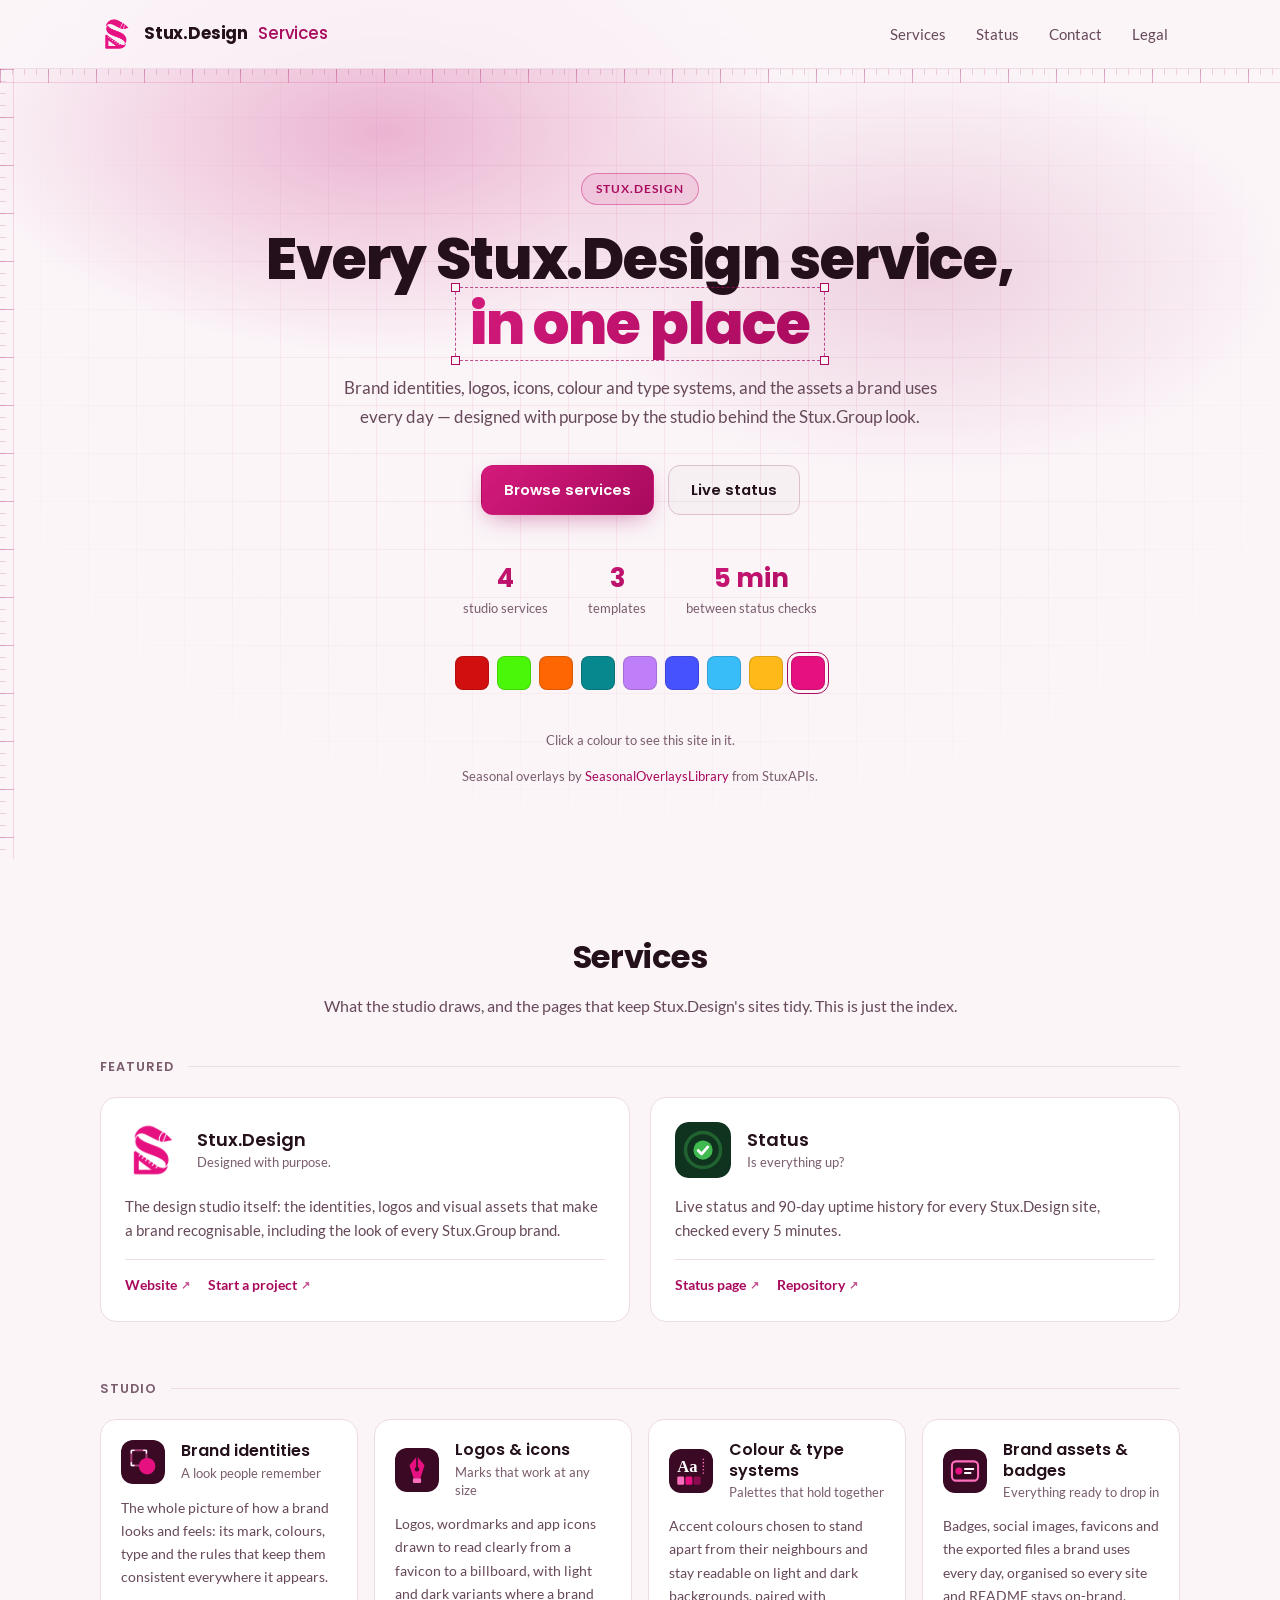
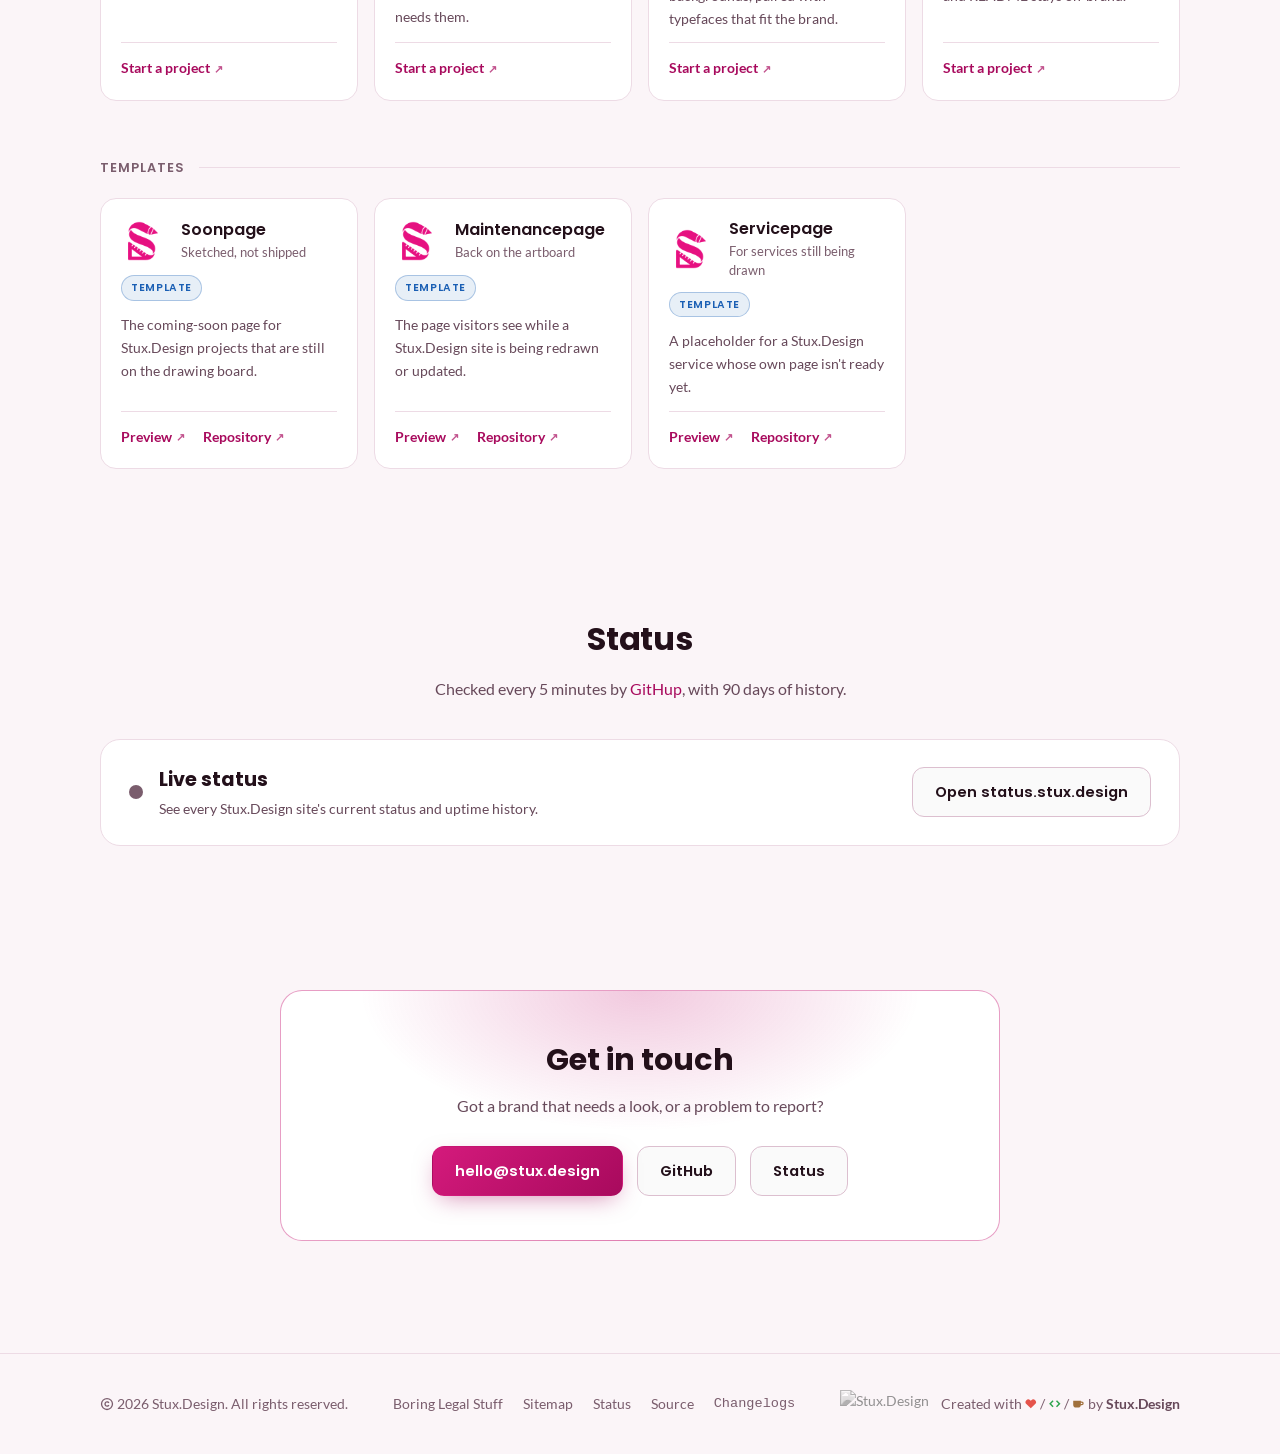
==== commit e15630ec: "Release v1.1.0 See CHANGELOG.md for details." ====
--- a/index.html
+++ b/index.html
@@ -3,7 +3,8 @@
 <head>
   <meta charset="utf-8">
   <meta name="viewport" content="width=device-width, initial-scale=1">
-  <meta name="theme-color" content="#110c0f">
+  <meta name="theme-color" content="#110c0f" media="(prefers-color-scheme: dark)">
+  <meta name="theme-color" content="#fbf5f8" media="(prefers-color-scheme: light)">
   <title>Stux.Design Services</title>
   <meta name="description" content="Every Stux.Design service in one place: brand identities, logos, icons, colour and type systems and brand assets, with live status from status.stux.design.">
   <link rel="icon" type="image/png" href="/assets/img/icon.png">
@@ -48,18 +49,20 @@
         <div><strong class="grad">3</strong><span>templates</span></div>
         <div><strong class="grad">5 min</strong><span>between status checks</span></div>
       </div>
-      <!-- Swatches from the brands the studio has drawn; hover or focus one for its name. -->
-      <div class="swatches" role="list" aria-label="Brand colours designed by Stux.Design">
-        <span class="swatch" role="listitem" style="--sw:#d10f0f" title="Stux.Group #d10f0f" tabindex="0"><span>Stux.Group</span></span>
-        <span class="swatch" role="listitem" style="--sw:#4bf708" title="Stuxedo #4bf708" tabindex="0"><span>Stuxedo</span></span>
-        <span class="swatch" role="listitem" style="--sw:#fd6602" title="Stux.Dev #fd6602" tabindex="0"><span>Stux.Dev</span></span>
-        <span class="swatch" role="listitem" style="--sw:#07878e" title="Stux.Cloud #07878e" tabindex="0"><span>Stux.Cloud</span></span>
-        <span class="swatch" role="listitem" style="--sw:#bf7ff9" title="StuxAPIs #bf7ff9" tabindex="0"><span>StuxAPIs</span></span>
-        <span class="swatch" role="listitem" style="--sw:#4752ff" title="Stux.Music #4752ff" tabindex="0"><span>Stux.Music</span></span>
-        <span class="swatch" role="listitem" style="--sw:#38bdf8" title="Stux.Digital #38bdf8" tabindex="0"><span>Stux.Digital</span></span>
-        <span class="swatch" role="listitem" style="--sw:#ffba1a" title="Stux.Games #ffba1a" tabindex="0"><span>Stux.Games</span></span>
-        <span class="swatch is-ours" role="listitem" style="--sw:#e71081" title="Stux.Design #e71081" tabindex="0"><span>Stux.Design</span></span>
-      </div>
+      <!-- Swatches from the brands the studio has drawn; hover or focus one for its name, click it
+           to see the site in that colour (main.js). -->
+      <div class="swatches" role="group" aria-label="Brand colours designed by Stux.Design: pick one to recolour the site">
+        <button type="button" class="swatch" style="--sw:#d10f0f" title="Stux.Group #d10f0f" data-accent="#d10f0f" aria-pressed="false"><span>Stux.Group</span></button>
+        <button type="button" class="swatch" style="--sw:#4bf708" title="Stuxedo #4bf708" data-accent="#4bf708" aria-pressed="false"><span>Stuxedo</span></button>
+        <button type="button" class="swatch" style="--sw:#fd6602" title="Stux.Dev #fd6602" data-accent="#fd6602" aria-pressed="false"><span>Stux.Dev</span></button>
+        <button type="button" class="swatch" style="--sw:#07878e" title="Stux.Cloud #07878e" data-accent="#07878e" aria-pressed="false"><span>Stux.Cloud</span></button>
+        <button type="button" class="swatch" style="--sw:#bf7ff9" title="StuxAPIs #bf7ff9" data-accent="#bf7ff9" aria-pressed="false"><span>StuxAPIs</span></button>
+        <button type="button" class="swatch" style="--sw:#4752ff" title="Stux.Music #4752ff" data-accent="#4752ff" aria-pressed="false"><span>Stux.Music</span></button>
+        <button type="button" class="swatch" style="--sw:#38bdf8" title="Stux.Digital #38bdf8" data-accent="#38bdf8" aria-pressed="false"><span>Stux.Digital</span></button>
+        <button type="button" class="swatch" style="--sw:#ffba1a" title="Stux.Games #ffba1a" data-accent="#ffba1a" aria-pressed="false"><span>Stux.Games</span></button>
+        <button type="button" class="swatch is-ours" style="--sw:#e71081" title="Stux.Design #e71081" data-accent="#e71081" aria-pressed="true"><span>Stux.Design</span></button>
+      </div>
+      <p class="swatches-note">Click a colour to see this site in it. <button type="button" id="accent-reset" hidden>Back to Stux.Design magenta</button></p>
       <p class="season-note">Seasonal overlays by <a href="https://seasonaloverlayslibrary.stuxapis.net" target="_blank" rel="noopener">SeasonalOverlaysLibrary</a> from StuxAPIs.</p>
     </div>
   </section>
@@ -72,7 +75,23 @@
       </div>
 
       <h3 class="subhead">Featured</h3>
-      <div class="project-grid">
+      <div class="project-grid two-up">
+
+        <article class="project-card" data-monitor="stuxdesign:stux-design-website">
+          <div class="project-top">
+            <img class="project-icon" src="/assets/img/icon.png" width="64" height="64" alt="Stux.Design icon" loading="lazy">
+            <div>
+              <h3>Stux.Design</h3>
+              <div class="project-tagline">Designed with purpose.</div>
+            </div>
+          </div>
+          <span class="badge-status live" hidden></span>
+          <p class="desc">The design studio itself: the identities, logos and visual assets that make a brand recognisable, including the look of every Stux.Group brand.</p>
+          <div class="project-links">
+            <a href="https://stux.design" target="_blank" rel="noopener">Website</a>
+            <a href="mailto:hello@stux.design">Start a project</a>
+          </div>
+        </article>
 
         <article class="project-card" data-monitor="stuxdesign:*">
           <div class="project-top">
--- a/assets/css/style.css
+++ b/assets/css/style.css
@@ -1,7 +1,7 @@
 /* Stux.Design Services — shared stylesheet
    Layout follows StuxieDev Projects; palette is Stux.Design magenta #e71081 (the logo's
-   colour) with a lighter #ff6fbd tint for text on dark. Poppins for headings, Lato for body
-   copy. The Stux.Design twist is the designer's artboard: a layout grid, rulers, a selection
+   colour) with a lighter #ff6fbd tint for text on dark, and a deeper #c20c6c on light (light and
+   dark themes follow the system preference). Poppins for headings, Lato for body copy. The Stux.Design twist is the designer's artboard: a layout grid, rulers, a selection
    box and crop marks (see "Artboard" at the end). */
 
 /* Self-hosted (SIL Open Font License), latin subset only, so the site makes
@@ -56,6 +56,7 @@
 }
 
 :root {
+  color-scheme: dark;
   --bg: #110c0f;
   --bg-raised: #181116;
   --bg-card: #1c141a;
@@ -66,9 +67,24 @@
   --text-muted: #c0adb8;
   --text-faint: #8f7987;
   --accent: #e71081;
+  --accent-rgb: 231, 16, 129;
   --accent-bright: #ff6fbd;
+  --accent-bright-rgb: 255, 111, 189;
+  --accent-ink: #fff;
+  --link-hover: #ffb3dc;
+  --header-bg: rgba(17, 12, 15, 0.8);
+  --ghost-bg: rgba(255, 255, 255, 0.02);
+  --swatch-edge: rgba(255, 255, 255, 0.12);
+  --ok: #34d399; --ok-rgb: 52, 211, 153;
+  --warn: #f0b429; --warn-rgb: 240, 180, 41;
+  --bad: #ff6b61; --bad-rgb: 255, 107, 97;
+  --soon: #b98cff; --soon-rgb: 185, 140, 255;
+  --maint: #f0883e; --maint-rgb: 240, 136, 62;
+  --tmpl: #7cb7ff; --tmpl-rgb: 96, 165, 250;
+  --arch: #a8a2ad; --arch-rgb: 156, 160, 172;
+  --idle-rgb: 138, 125, 125;
   --accent-pink: #e71081;
-  --accent-soft: rgba(231, 16, 129, 0.14);
+  --accent-soft: rgba(var(--accent-rgb), 0.14);
   --accent-grad: linear-gradient(135deg, #ff6fbd 0%, #e71081 100%);
   --radius: 16px;
   --container: 1120px;
@@ -77,9 +93,76 @@
   --font-mono: "SFMono-Regular", Consolas, "Liberation Mono", Menlo, monospace;
 }
 
+@media (prefers-color-scheme: light) {
+  :root:not([data-theme="dark"]) {
+    color-scheme: light;
+    --bg: #fbf5f8;
+    --bg-raised: #f4e9ef;
+    --bg-card: #ffffff;
+    --bg-card-hover: #fdf1f7;
+    --border: #eddbe5;
+    --border-strong: #dcbfcf;
+    --text: #23101a;
+    --text-muted: #67495a;
+    --text-faint: #7a5d6d;
+    --accent: #c20c6c;
+    --accent-rgb: 194, 12, 108;
+    --accent-bright: #a80a5d;
+    --accent-bright-rgb: 168, 10, 93;
+    --accent-pink: #c20c6c;
+    --accent-soft: rgba(194, 12, 108, 0.09);
+    --accent-grad: linear-gradient(135deg, #d41a7c 0%, #a80a5d 100%);
+    --accent-ink: #fff;
+    --link-hover: #7d0745;
+    --header-bg: rgba(251, 245, 248, 0.84);
+    --ghost-bg: rgba(0, 0, 0, 0.02);
+    --swatch-edge: rgba(0, 0, 0, 0.14);
+    --ok: #0f7a55; --ok-rgb: 15, 122, 85;
+    --warn: #9a6a00; --warn-rgb: 154, 106, 0;
+    --bad: #c62828; --bad-rgb: 198, 40, 40;
+    --soon: #6b3fc4; --soon-rgb: 107, 63, 196;
+    --maint: #b8530f; --maint-rgb: 184, 83, 15;
+    --tmpl: #1a5fb4; --tmpl-rgb: 26, 95, 180;
+    --arch: #6b6470; --arch-rgb: 107, 100, 112;
+    --idle-rgb: 122, 93, 109;
+  }
+}
+:root[data-theme="light"] {
+  color-scheme: light;
+  --bg: #fbf5f8;
+  --bg-raised: #f4e9ef;
+  --bg-card: #ffffff;
+  --bg-card-hover: #fdf1f7;
+  --border: #eddbe5;
+  --border-strong: #dcbfcf;
+  --text: #23101a;
+  --text-muted: #67495a;
+  --text-faint: #7a5d6d;
+  --accent: #c20c6c;
+  --accent-rgb: 194, 12, 108;
+  --accent-bright: #a80a5d;
+  --accent-bright-rgb: 168, 10, 93;
+  --accent-pink: #c20c6c;
+  --accent-soft: rgba(194, 12, 108, 0.09);
+  --accent-grad: linear-gradient(135deg, #d41a7c 0%, #a80a5d 100%);
+  --accent-ink: #fff;
+  --link-hover: #7d0745;
+  --header-bg: rgba(251, 245, 248, 0.84);
+  --ghost-bg: rgba(0, 0, 0, 0.02);
+  --swatch-edge: rgba(0, 0, 0, 0.14);
+  --ok: #0f7a55; --ok-rgb: 15, 122, 85;
+  --warn: #9a6a00; --warn-rgb: 154, 106, 0;
+  --bad: #c62828; --bad-rgb: 198, 40, 40;
+  --soon: #6b3fc4; --soon-rgb: 107, 63, 196;
+  --maint: #b8530f; --maint-rgb: 184, 83, 15;
+  --tmpl: #1a5fb4; --tmpl-rgb: 26, 95, 180;
+  --arch: #6b6470; --arch-rgb: 107, 100, 112;
+  --idle-rgb: 122, 93, 109;
+}
+
 * { box-sizing: border-box; }
 
-html { color-scheme: dark; scroll-behavior: smooth; scroll-padding-top: calc(80px + var(--banner-h, 0px)); }
+html { scroll-behavior: smooth; scroll-padding-top: calc(80px + var(--banner-h, 0px)); }
 
 body {
   margin: 0;
@@ -97,7 +180,7 @@
 
 a { color: inherit; text-decoration: none; }
 
-::selection { background: var(--accent); color: #fff; }
+::selection { background: var(--accent); color: var(--accent-ink); }
 
 :focus-visible { outline: 2px solid var(--accent-bright); outline-offset: 3px; border-radius: 6px; }
 
@@ -107,8 +190,8 @@
   padding: 0 20px;
 }
 
-/* The shared site banner (site-banner.css; dev mode, see main.js) in this site's colours. The site
-   is dark-only, so main.js marks <html> .theme-dark and the banner keeps its dark accents. */
+/* The shared site banner (site-banner.css; dev mode, see main.js) in this site's colours. It
+   follows the system theme, like the site. */
 .site-banners {
   --banner-page-bg: var(--bg);
   --banner-text: var(--text);
@@ -121,7 +204,7 @@
   position: sticky;
   top: var(--banner-h, 0px);
   z-index: 20;
-  background: rgba(17, 12, 15, 0.8);
+  background: var(--header-bg);
   backdrop-filter: blur(12px);
   -webkit-backdrop-filter: blur(12px);
   border-bottom: 1px solid var(--border);
@@ -182,8 +265,8 @@
   inset: -120px 0 0;
   z-index: -1;
   background:
-    radial-gradient(600px 320px at 30% 20%, rgba(231, 16, 129, 0.28), transparent 70%),
-    radial-gradient(520px 300px at 72% 35%, rgba(255, 111, 189, 0.16), transparent 70%);
+    radial-gradient(600px 320px at 30% 20%, rgba(var(--accent-rgb), 0.28), transparent 70%),
+    radial-gradient(520px 300px at 72% 35%, rgba(var(--accent-bright-rgb), 0.16), transparent 70%);
   pointer-events: none;
 }
 .hero .eyebrow {
@@ -194,7 +277,7 @@
   text-transform: uppercase;
   color: var(--accent-bright);
   background: var(--accent-soft);
-  border: 1px solid rgba(231, 16, 129, 0.4);
+  border: 1px solid rgba(var(--accent-rgb), 0.4);
   padding: 5px 14px;
   border-radius: 999px;
   margin-bottom: 22px;
@@ -256,12 +339,12 @@
 .btn:hover { transform: translateY(-1px); }
 .btn-primary {
   background: var(--accent-grad);
-  color: #fff;
+  color: var(--accent-ink);
   border-color: transparent;
-  box-shadow: 0 8px 24px -8px rgba(255, 111, 189, 0.5);
-}
-.btn-primary:hover { box-shadow: 0 10px 28px -6px rgba(255, 111, 189, 0.6); }
-.btn-ghost { color: var(--text); background: rgba(255, 255, 255, 0.02); }
+  box-shadow: 0 8px 24px -8px rgba(var(--accent-bright-rgb), 0.5);
+}
+.btn-primary:hover { box-shadow: 0 10px 28px -6px rgba(var(--accent-bright-rgb), 0.6); }
+.btn-ghost { color: var(--text); background: var(--ghost-bg); }
 .btn-ghost:hover { background: var(--accent-soft); border-color: var(--accent); }
 
 /* Sections */
@@ -302,10 +385,10 @@
   transition: border-color 0.2s, transform 0.2s, background 0.2s, box-shadow 0.2s;
 }
 .project-card:hover {
-  border-color: rgba(231, 16, 129, 0.7);
+  border-color: rgba(var(--accent-rgb), 0.7);
   background: var(--bg-card-hover);
   transform: translateY(-3px);
-  box-shadow: 0 16px 40px -20px rgba(231, 16, 129, 0.55);
+  box-shadow: 0 16px 40px -20px rgba(var(--accent-rgb), 0.55);
 }
 .project-card .project-top {
   display: flex;
@@ -357,7 +440,7 @@
   gap: 4px;
 }
 .project-card .project-links a::after { content: "\2197"; font-size: 0.8em; opacity: 0.7; transition: transform 0.15s; }
-.project-card .project-links a:hover { color: #ffb3dc; }
+.project-card .project-links a:hover { color: var(--link-hover); }
 .project-card .project-links a:hover::after { transform: translate(2px, -2px); }
 
 /* Two cards per row (Featured, More projects) */
@@ -366,9 +449,9 @@
 /* Featured cards: bigger icon and a soft accent border */
 .project-card.featured {
   padding: 28px;
-  border-color: rgba(231, 16, 129, 0.45);
+  border-color: rgba(var(--accent-rgb), 0.45);
   background:
-    radial-gradient(420px 180px at 0% 0%, rgba(231, 16, 129, 0.14), transparent 70%),
+    radial-gradient(420px 180px at 0% 0%, rgba(var(--accent-rgb), 0.14), transparent 70%),
     var(--bg-card);
 }
 .project-card.featured .project-icon { width: 64px; height: 64px; flex-basis: 64px; border-radius: 16px; }
@@ -391,9 +474,9 @@
   font-weight: 600;
   margin-left: auto;
 }
-.badge-status.live { background: rgba(52, 211, 153, 0.1); color: #34d399; border: 1px solid rgba(52, 211, 153, 0.3); }
-.badge-status.building { background: rgba(240, 180, 41, 0.1); color: #f0b429; border: 1px solid rgba(240, 180, 41, 0.3); }
-.badge-status.archived, .badge-status.discontinued { background: rgba(156, 160, 172, 0.1); color: #a8a2ad; border: 1px solid rgba(156, 160, 172, 0.3); }
+.badge-status.live { background: rgba(var(--ok-rgb), 0.1); color: var(--ok); border: 1px solid rgba(var(--ok-rgb), 0.3); }
+.badge-status.building { background: rgba(var(--warn-rgb), 0.1); color: var(--warn); border: 1px solid rgba(var(--warn-rgb), 0.3); }
+.badge-status.archived, .badge-status.discontinued { background: rgba(var(--arch-rgb), 0.1); color: var(--arch); border: 1px solid rgba(var(--arch-rgb), 0.3); }
 
 /* About / skills */
 .skills-grid {
@@ -422,9 +505,9 @@
   text-align: center;
   padding: 44px 28px;
   border-radius: 22px;
-  border: 1px solid rgba(231, 16, 129, 0.4);
+  border: 1px solid rgba(var(--accent-rgb), 0.4);
   background:
-    radial-gradient(400px 200px at 50% 0%, rgba(231, 16, 129, 0.22), transparent 70%),
+    radial-gradient(400px 200px at 50% 0%, rgba(var(--accent-rgb), 0.22), transparent 70%),
     var(--bg-card);
 }
 .contact-card h2 { font-size: clamp(1.5rem, 3.5vw, 1.9rem); margin: 0 0 8px; }
@@ -571,12 +654,12 @@
 .project-card > .badge-status { align-self: flex-start; margin-left: 0; }
 .badge-status { display: inline-flex; align-items: center; gap: 6px; }
 .badge-status[hidden] { display: none; }
-.badge-status.soon { background: rgba(185, 140, 255, 0.12); color: #b98cff; border: 1px solid rgba(185, 140, 255, 0.35); }
-.badge-status.maintenance { background: rgba(240, 136, 62, 0.12); color: #f0883e; border: 1px solid rgba(240, 136, 62, 0.35); }
-.badge-status.template { background: rgba(96, 165, 250, 0.1); color: #7cb7ff; border: 1px solid rgba(96, 165, 250, 0.3); }
-.badge-status.up { background: rgba(52, 211, 153, 0.1); color: #34d399; border: 1px solid rgba(52, 211, 153, 0.3); }
-.badge-status.degraded { background: rgba(240, 180, 41, 0.1); color: #f0b429; border: 1px solid rgba(240, 180, 41, 0.3); }
-.badge-status.down { background: rgba(255, 107, 97, 0.1); color: #ff6b61; border: 1px solid rgba(255, 107, 97, 0.35); }
+.badge-status.soon { background: rgba(var(--soon-rgb), 0.12); color: var(--soon); border: 1px solid rgba(var(--soon-rgb), 0.35); }
+.badge-status.maintenance { background: rgba(var(--maint-rgb), 0.12); color: var(--maint); border: 1px solid rgba(var(--maint-rgb), 0.35); }
+.badge-status.template { background: rgba(var(--tmpl-rgb), 0.1); color: var(--tmpl); border: 1px solid rgba(var(--tmpl-rgb), 0.3); }
+.badge-status.up { background: rgba(var(--ok-rgb), 0.1); color: var(--ok); border: 1px solid rgba(var(--ok-rgb), 0.3); }
+.badge-status.degraded { background: rgba(var(--warn-rgb), 0.1); color: var(--warn); border: 1px solid rgba(var(--warn-rgb), 0.3); }
+.badge-status.down { background: rgba(var(--bad-rgb), 0.1); color: var(--bad); border: 1px solid rgba(var(--bad-rgb), 0.35); }
 /* Glyphs are the site banner's wrench and rocket (one each), as masks so they take the badge colour.
    Exactly one icon per badge: a glyph for soon/maintenance, the ::before dot for live states, none otherwise. */
 .badge-ico { display: none; width: 16px; height: 16px; flex: none; background: currentColor; -webkit-mask: var(--glyph) center / contain no-repeat; mask: var(--glyph) center / contain no-repeat; }
@@ -601,10 +684,10 @@
   background: var(--bg-card);
 }
 .status-band .sb-main { display: flex; align-items: center; gap: 16px; }
-.status-band .sb-dot { --pulse: 138, 125, 125; width: 14px; height: 14px; border-radius: 50%; background: var(--text-faint); flex: none; box-shadow: 0 0 0 0 rgba(var(--pulse), 0.5); }
-.status-band.up .sb-dot { --pulse: 52, 211, 153; background: #34d399; }
-.status-band.degraded .sb-dot, .status-band.partial .sb-dot { --pulse: 240, 180, 41; background: #f0b429; }
-.status-band.down .sb-dot { --pulse: 255, 107, 97; background: #ff6b61; }
+.status-band .sb-dot { --pulse: var(--idle-rgb); width: 14px; height: 14px; border-radius: 50%; background: var(--text-faint); flex: none; box-shadow: 0 0 0 0 rgba(var(--pulse), 0.5); }
+.status-band.up .sb-dot { --pulse: var(--ok-rgb); background: var(--ok); }
+.status-band.degraded .sb-dot, .status-band.partial .sb-dot { --pulse: var(--warn-rgb); background: var(--warn); }
+.status-band.down .sb-dot { --pulse: var(--bad-rgb); background: var(--bad); }
 /* Same ring-expands-and-fades pulse as the Online badge dot, coloured by state */
 .status-band.up .sb-dot, .status-band.degraded .sb-dot, .status-band.partial .sb-dot, .status-band.down .sb-dot { animation: sb-pulse 2s ease-out infinite; }
 @keyframes sb-pulse {
@@ -624,7 +707,7 @@
 .project-card .project-links button {
   font: inherit; font-weight: 700; color: var(--accent-bright); background: none; border: 0; padding: 0; cursor: pointer;
 }
-.project-card .project-links button:hover { color: #ffb3dc; }
+.project-card .project-links button:hover { color: var(--link-hover); }
 
 @media (max-width: 640px) {
   .status-band { padding: 20px; }
@@ -647,7 +730,7 @@
 .cl-entry { background: var(--bg-card); border: 1px solid var(--border); border-radius: var(--radius); padding: 18px 22px 10px; margin: 0 0 14px; }
 .cl-entry:first-child { border-color: var(--accent); }
 .cl-entry h2 { margin: 0 0 10px; font-size: 1.2rem; font-family: var(--font-mono, Consolas, monospace); letter-spacing: 0; }
-.cl-entry:first-child h2::after { content: "Latest"; margin-left: 10px; vertical-align: 2px; font: 700 0.7rem var(--font-sans, sans-serif); letter-spacing: 0.06em; text-transform: uppercase; color: #fff; background: var(--accent); border-radius: 999px; padding: 3px 8px; }
+.cl-entry:first-child h2::after { content: "Latest"; margin-left: 10px; vertical-align: 2px; font: 700 0.7rem var(--font-sans, sans-serif); letter-spacing: 0.06em; text-transform: uppercase; color: var(--accent-ink); background: var(--accent); border-radius: 999px; padding: 3px 8px; }
 .cl-label { display: inline-block; margin: 6px 0 8px; font-size: 0.72rem; font-weight: 800; letter-spacing: 0.08em; text-transform: uppercase; padding: 3px 9px; border-radius: 5px; color: var(--cl, #8a8a94); background: color-mix(in srgb, var(--cl, #8a8a94) 14%, transparent); border: 1px solid color-mix(in srgb, var(--cl, #8a8a94) 45%, transparent); }
 .cl-label-added { --cl: #2ecc71; }
 .cl-label-changed { --cl: #3ba7ff; }
@@ -678,8 +761,8 @@
   inset: 0;
   z-index: -1;
   background-image:
-    linear-gradient(rgba(231, 16, 129, 0.07) 1px, transparent 1px),
-    linear-gradient(90deg, rgba(231, 16, 129, 0.07) 1px, transparent 1px);
+    linear-gradient(rgba(var(--accent-rgb), 0.07) 1px, transparent 1px),
+    linear-gradient(90deg, rgba(var(--accent-rgb), 0.07) 1px, transparent 1px);
   background-size: 48px 48px;
   background-position: center top;
   -webkit-mask-image: radial-gradient(ellipse 70% 75% at 50% 40%, #000 30%, transparent 80%);
@@ -690,26 +773,26 @@
 .ruler-top {
   top: 0; left: 0; right: 0; height: 14px;
   background:
-    repeating-linear-gradient(90deg, rgba(255, 111, 189, 0.55) 0 1px, transparent 1px 48px),
-    repeating-linear-gradient(90deg, rgba(255, 111, 189, 0.3) 0 1px, transparent 1px 12px);
+    repeating-linear-gradient(90deg, rgba(var(--accent-bright-rgb), 0.55) 0 1px, transparent 1px 48px),
+    repeating-linear-gradient(90deg, rgba(var(--accent-bright-rgb), 0.3) 0 1px, transparent 1px 12px);
   background-size: 100% 14px, 100% 6px;
   background-repeat: no-repeat;
-  border-bottom: 1px solid rgba(231, 16, 129, 0.25);
+  border-bottom: 1px solid rgba(var(--accent-rgb), 0.25);
 }
 .ruler-left {
   top: 0; bottom: 0; left: 0; width: 14px;
   background:
-    repeating-linear-gradient(180deg, rgba(255, 111, 189, 0.55) 0 1px, transparent 1px 48px),
-    repeating-linear-gradient(180deg, rgba(255, 111, 189, 0.3) 0 1px, transparent 1px 12px);
+    repeating-linear-gradient(180deg, rgba(var(--accent-bright-rgb), 0.55) 0 1px, transparent 1px 48px),
+    repeating-linear-gradient(180deg, rgba(var(--accent-bright-rgb), 0.3) 0 1px, transparent 1px 12px);
   background-size: 14px 100%, 6px 100%;
   background-repeat: no-repeat;
-  border-right: 1px solid rgba(231, 16, 129, 0.25);
+  border-right: 1px solid rgba(var(--accent-rgb), 0.25);
 }
 .selection {
   position: relative;
   display: inline-block;
   padding: 0 0.18em;
-  outline: 1.5px dashed rgba(255, 111, 189, 0.7);
+  outline: 1.5px dashed rgba(var(--accent-bright-rgb), 0.7);
   outline-offset: 4px;
 }
 .selection .handle {
@@ -733,13 +816,22 @@
 .swatch {
   position: relative;
   width: 34px; height: 34px;
+  padding: 0;
+  border: 0;
   border-radius: 8px;
   background: var(--sw);
-  box-shadow: inset 0 0 0 1px rgba(255, 255, 255, 0.12);
+  box-shadow: inset 0 0 0 1px var(--swatch-edge);
   transition: transform 0.15s;
-  cursor: default;
-}
-.swatch.is-ours { outline: 1.5px solid var(--accent-bright); outline-offset: 3px; }
+  cursor: pointer;
+}
+/* The colour the site is showing now (Stux.Design's own magenta unless another is picked). */
+.swatch[aria-pressed="true"] { outline: 1.5px solid var(--accent-bright); outline-offset: 3px; }
+.hero .swatches-note { margin: 40px auto 0; font-size: 0.8rem; color: var(--text-faint); }
+.swatches-note button {
+  padding: 0; border: 0; background: none; font: inherit; color: var(--accent-bright);
+  text-decoration: underline; cursor: pointer;
+}
+.swatches-note button[hidden] { display: none; }
 .swatch > span {
   position: absolute;
   left: 50%; top: calc(100% + 8px);
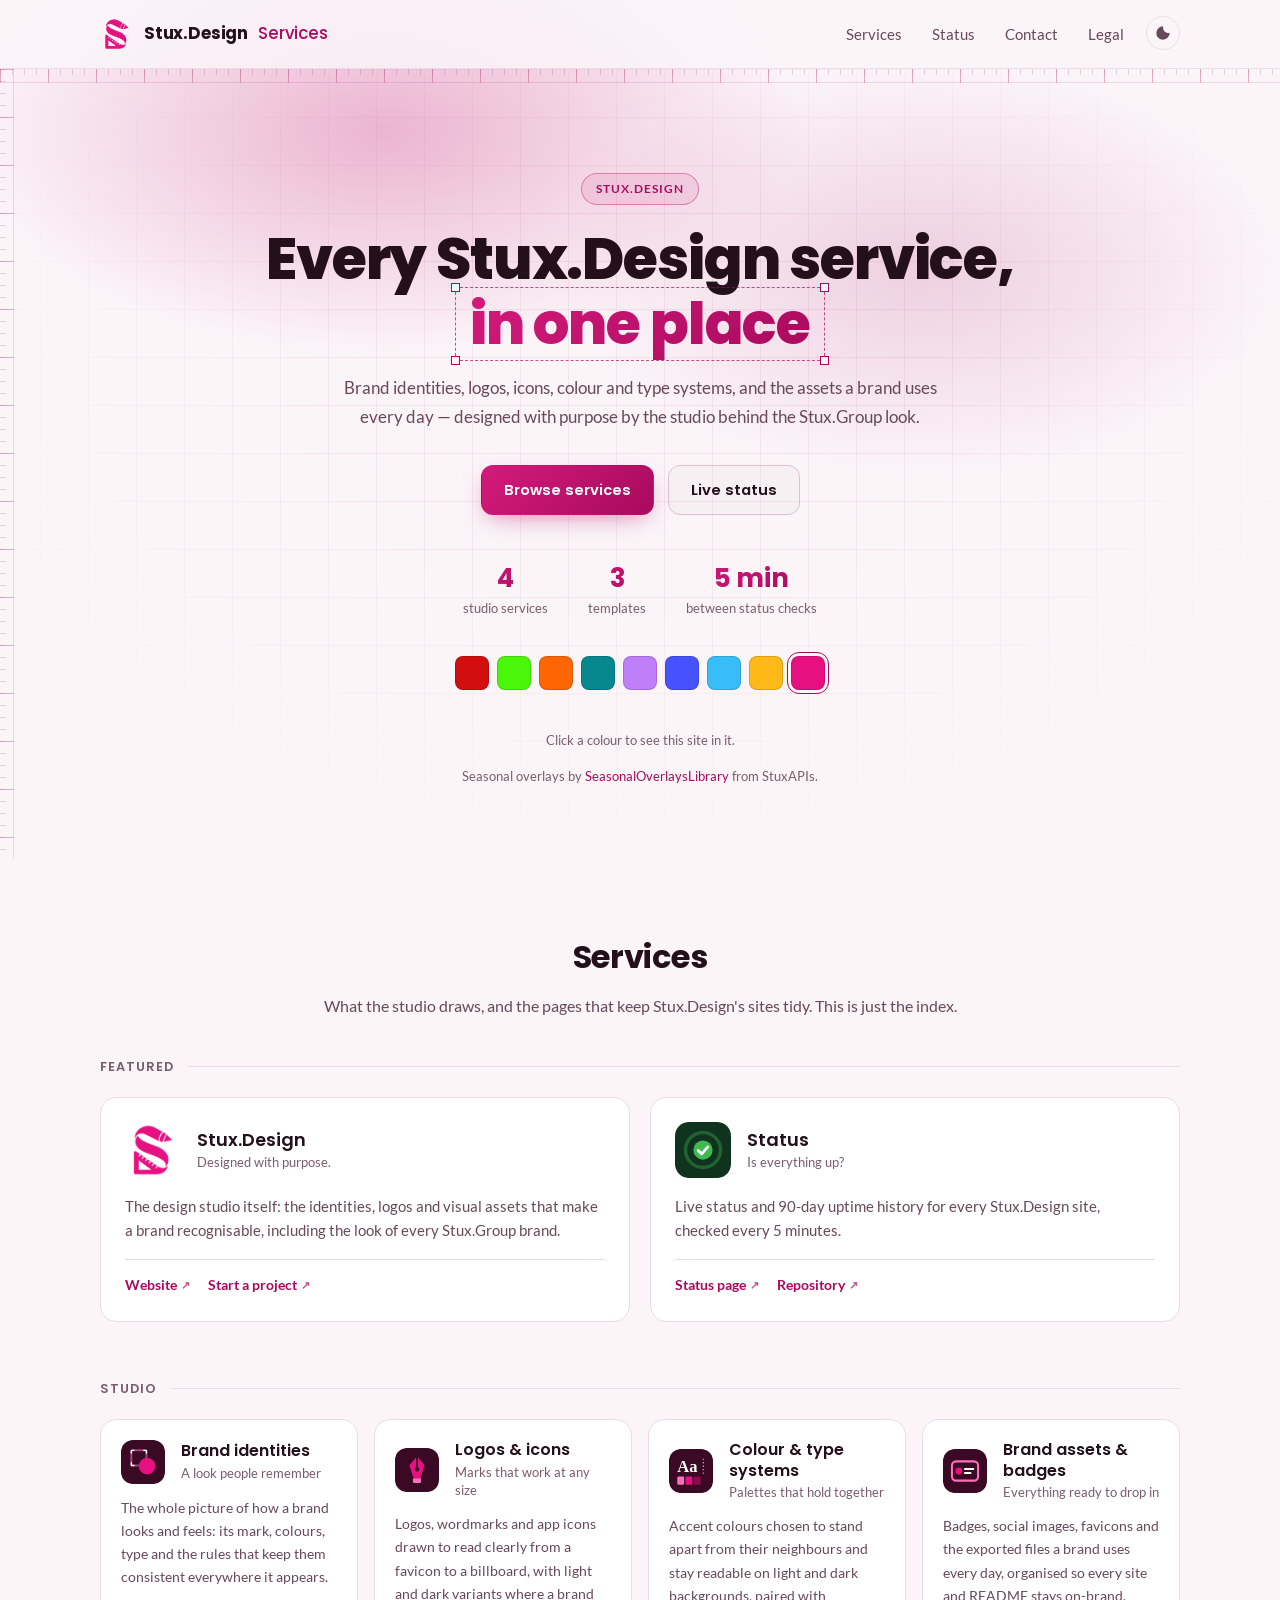
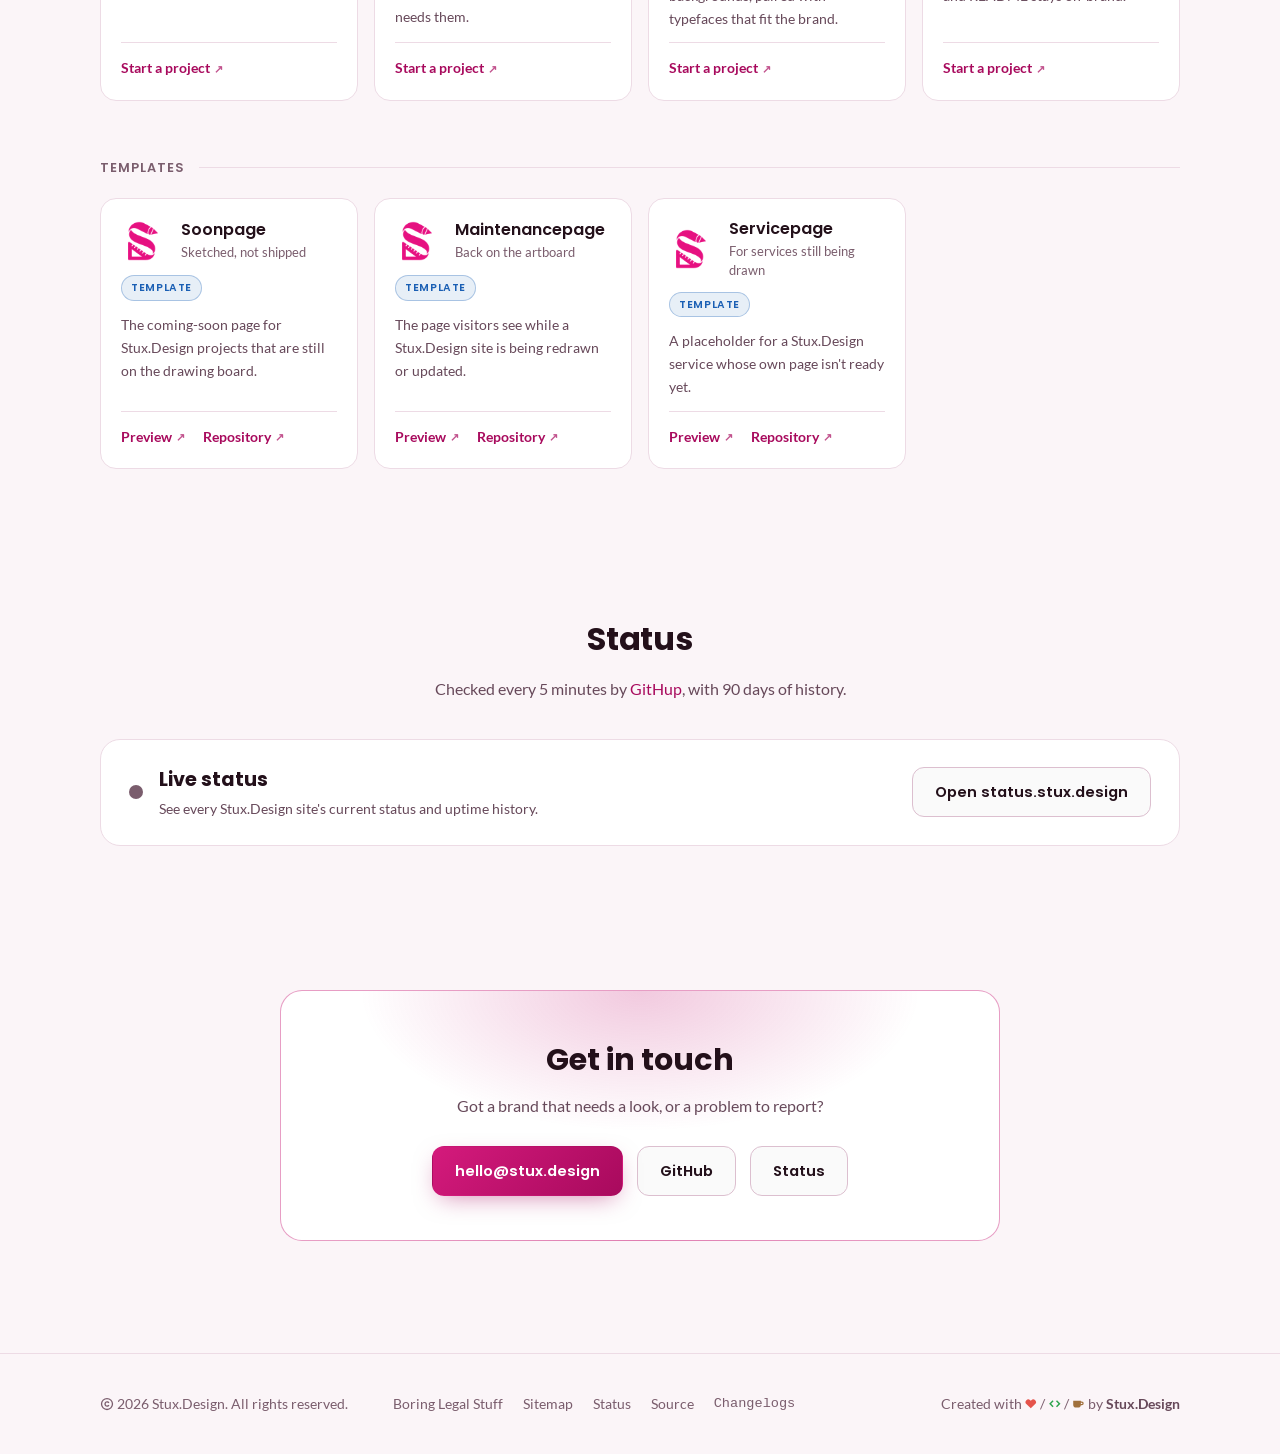
==== commit 98b3004f: "Release v1.2.0 See CHANGELOG.md for details." ====
--- a/index.html
+++ b/index.html
@@ -7,7 +7,9 @@
   <meta name="theme-color" content="#fbf5f8" media="(prefers-color-scheme: light)">
   <title>Stux.Design Services</title>
   <meta name="description" content="Every Stux.Design service in one place: brand identities, logos, icons, colour and type systems and brand assets, with live status from status.stux.design.">
-  <link rel="icon" type="image/png" href="/assets/img/icon.png">
+  <link rel="icon" type="image/png" href="https://global.media.stux.design/icon-dark.png" media="(prefers-color-scheme: light)">
+  <link rel="icon" type="image/png" href="https://global.media.stux.design/icon-light.png" media="(prefers-color-scheme: dark)">
+  <script>(function(){try{var t=localStorage.getItem("stuxdesign-services-theme");if(t==="light"||t==="dark")document.documentElement.setAttribute("data-theme",t);}catch(e){}})();</script>
   <link rel="stylesheet" href="/assets/css/style.css">
   <link rel="stylesheet" href="/assets/css/site-banner.css">
   <script src="/assets/js/dev-mode.js"></script>
@@ -26,6 +28,7 @@
         <a href="/#status">Status</a>
         <a href="/#contact">Contact</a>
         <a href="/legal/">Legal</a>
+        <button type="button" id="theme-toggle" class="theme-toggle" title="Toggle light/dark mode" aria-label="Toggle light/dark mode"><svg class="ico-sun" viewBox="0 0 24 24" aria-hidden="true" focusable="false"><path d="M12 7a5 5 0 1 1 0 10 5 5 0 0 1 0-10zM11 1h2v3h-2zm0 19h2v3h-2zM1 11h3v2H1zm19 0h3v2h-3zM4.2 2.8l2.1 2.1-1.4 1.4-2.1-2.1zm14.9 14.9 2.1 2.1-1.4 1.4-2.1-2.1zM2.8 19.8l2.1-2.1 1.4 1.4-2.1 2.1zM17.7 4.9l2.1-2.1 1.4 1.4-2.1 2.1z"/></svg><svg class="ico-moon" viewBox="0 0 24 24" aria-hidden="true" focusable="false"><path d="M12.3 2a8 8 0 0 0 9.7 9.7A10 10 0 1 1 12.3 2z"/></svg></button>
       </nav>
     </div>
   </header>
--- a/assets/css/style.css
+++ b/assets/css/style.css
@@ -744,6 +744,14 @@
 :root[data-theme="light"] .cl-label-removed, :root.theme-light .cl-label-removed { --cl: #c62828; }
 :root[data-theme="light"] .cl-label-security, :root.theme-light .cl-label-security { --cl: #7b3fc4; }
 :root[data-theme="light"] .cl-label-deprecated, :root.theme-light .cl-label-deprecated { --cl: #5f5f68; }
+@media (prefers-color-scheme: light) {
+  :root:not([data-theme="dark"]) .cl-label-added { --cl: #1e8449; }
+  :root:not([data-theme="dark"]) .cl-label-changed { --cl: #1a6fc0; }
+  :root:not([data-theme="dark"]) .cl-label-fixed { --cl: #b8650f; }
+  :root:not([data-theme="dark"]) .cl-label-removed { --cl: #c62828; }
+  :root:not([data-theme="dark"]) .cl-label-security { --cl: #7b3fc4; }
+  :root:not([data-theme="dark"]) .cl-label-deprecated { --cl: #5f5f68; }
+}
 .cl-list { margin: 0 0 10px; padding-left: 1.2em; color: var(--text-muted); font-size: 0.95rem; }
 .cl-list li { margin: 0 0 6px; overflow-wrap: anywhere; }
 .cl-list code, .cl-msg code { font-family: var(--font-mono, Consolas, monospace); font-size: 0.88em; background: var(--bg-raised); border: 1px solid var(--border); border-radius: 4px; padding: 1px 5px; }
@@ -864,3 +872,20 @@
   .ruler-left { display: none; }
   .swatch { width: 28px; height: 28px; }
 }
+
+/* Light/dark toggle (main.js): shows the theme it switches to, a sun on dark and a moon on light. Until it's used the site follows
+   the system theme; after that <html data-theme> holds the choice. */
+.theme-toggle {
+  display: inline-grid; place-items: center; width: 34px; height: 34px; margin-left: 4px; padding: 0;
+  border: 1px solid var(--border); border-radius: 50%; background: transparent; color: var(--text-muted);
+  cursor: pointer; transition: color 0.15s, background 0.15s, border-color 0.15s;
+}
+.theme-toggle:hover, .theme-toggle:focus-visible { color: var(--text); background: var(--accent-soft); border-color: var(--accent); }
+.theme-toggle svg { width: 16px; height: 16px; fill: currentColor; }
+.theme-toggle .ico-moon { display: none; }
+@media (prefers-color-scheme: light) {
+  :root:not([data-theme="dark"]) .theme-toggle .ico-moon { display: block; }
+  :root:not([data-theme="dark"]) .theme-toggle .ico-sun { display: none; }
+}
+:root[data-theme="light"] .theme-toggle .ico-moon { display: block; }
+:root[data-theme="light"] .theme-toggle .ico-sun { display: none; }
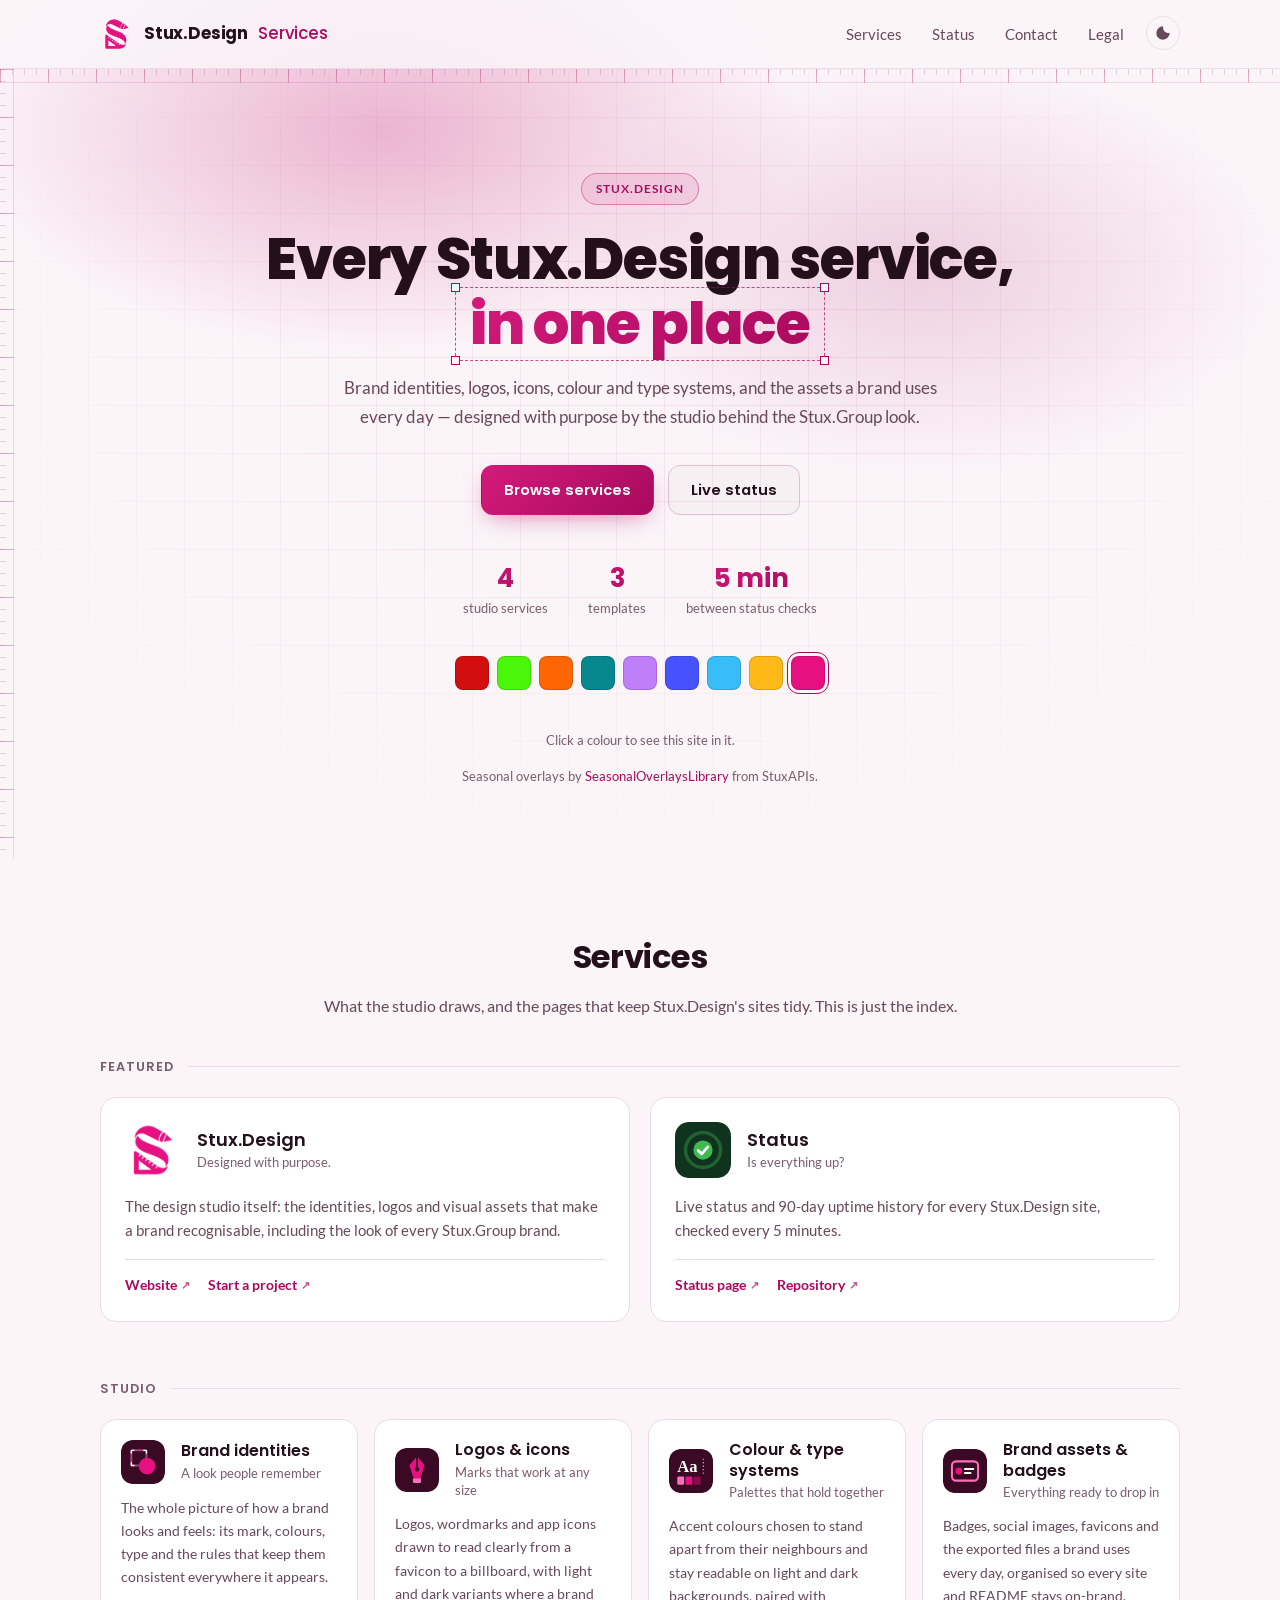
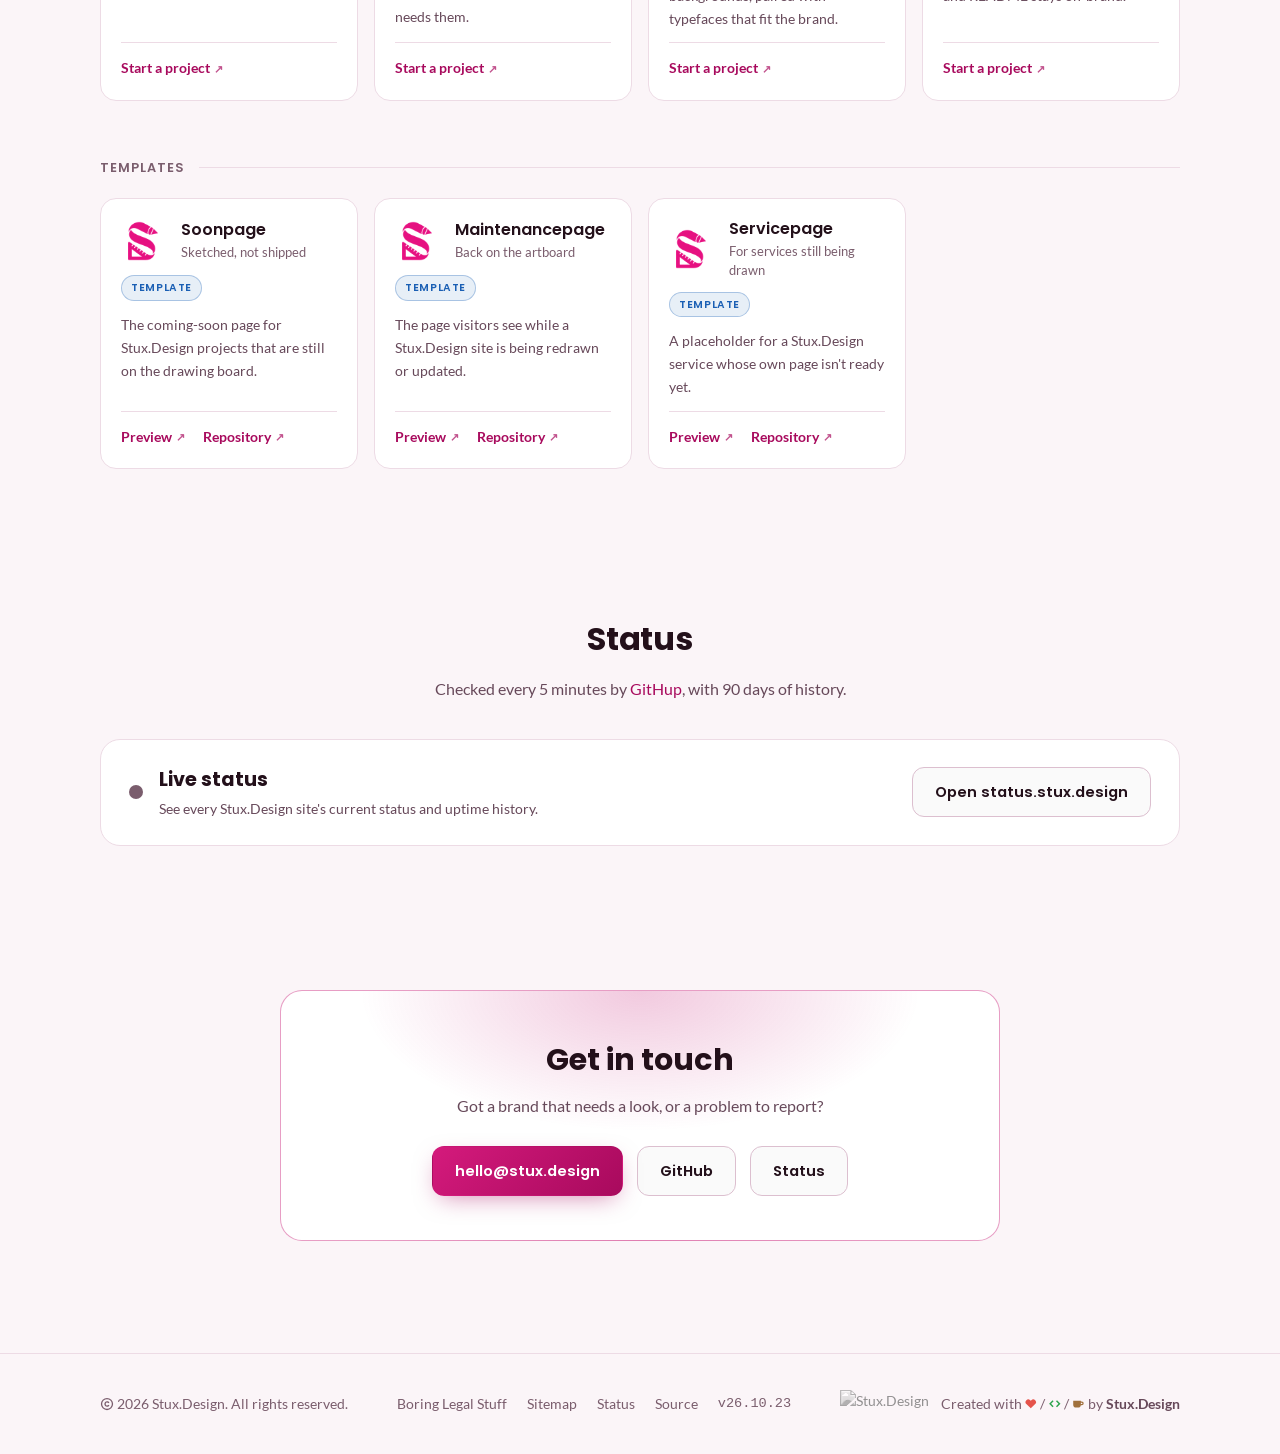
==== commit 1c58cd0c: "Release v26.10.23 See CHANGELOG.md for details." ====
--- a/index.html
+++ b/index.html
@@ -3,6 +3,13 @@
 <head>
   <meta charset="utf-8">
   <meta name="viewport" content="width=device-width, initial-scale=1">
+  <!-- head:begin (scripts/build-head.py) -->
+  <link rel="icon" href="/favicon.ico" sizes="48x48">
+  <link rel="icon" type="image/png" sizes="512x512" href="/assets/img/icon-512.png">
+  <link rel="apple-touch-icon" href="/apple-touch-icon.png">
+  <link rel="manifest" href="/site.webmanifest">
+  <script id="discord:component-embed" type="application/json">{"component":{"type":17,"accent_color":15143041,"components":[{"type":9,"components":[{"type":10,"content":"# [Stux.Design Services](https://services.stux.design/)\n**Every Stux.Design service in one place.**\nBrand identities, logos and icons, colour and type systems, brand assets and badges, plus the Soonpage, Maintenancepage and Servicepage templates."}],"accessory":{"type":11,"media":{"url":"https://services.stux.design/assets/img/icon.png"}}},{"type":14},{"type":10,"content":"### Services\n[Stux.Design](https://stux.design) · [Status](https://status.stux.design) · [Soonpage](https://soonpage.stux.design)"},{"type":1,"components":[{"type":2,"style":5,"label":"Browse services","url":"https://services.stux.design/"},{"type":2,"style":5,"label":"Live status","url":"https://status.stux.design"},{"type":2,"style":5,"label":"Stux.Design","url":"https://stux.design"}]}]}}</script>
+  <!-- head:end -->
   <meta name="theme-color" content="#110c0f" media="(prefers-color-scheme: dark)">
   <meta name="theme-color" content="#fbf5f8" media="(prefers-color-scheme: light)">
   <title>Stux.Design Services</title>
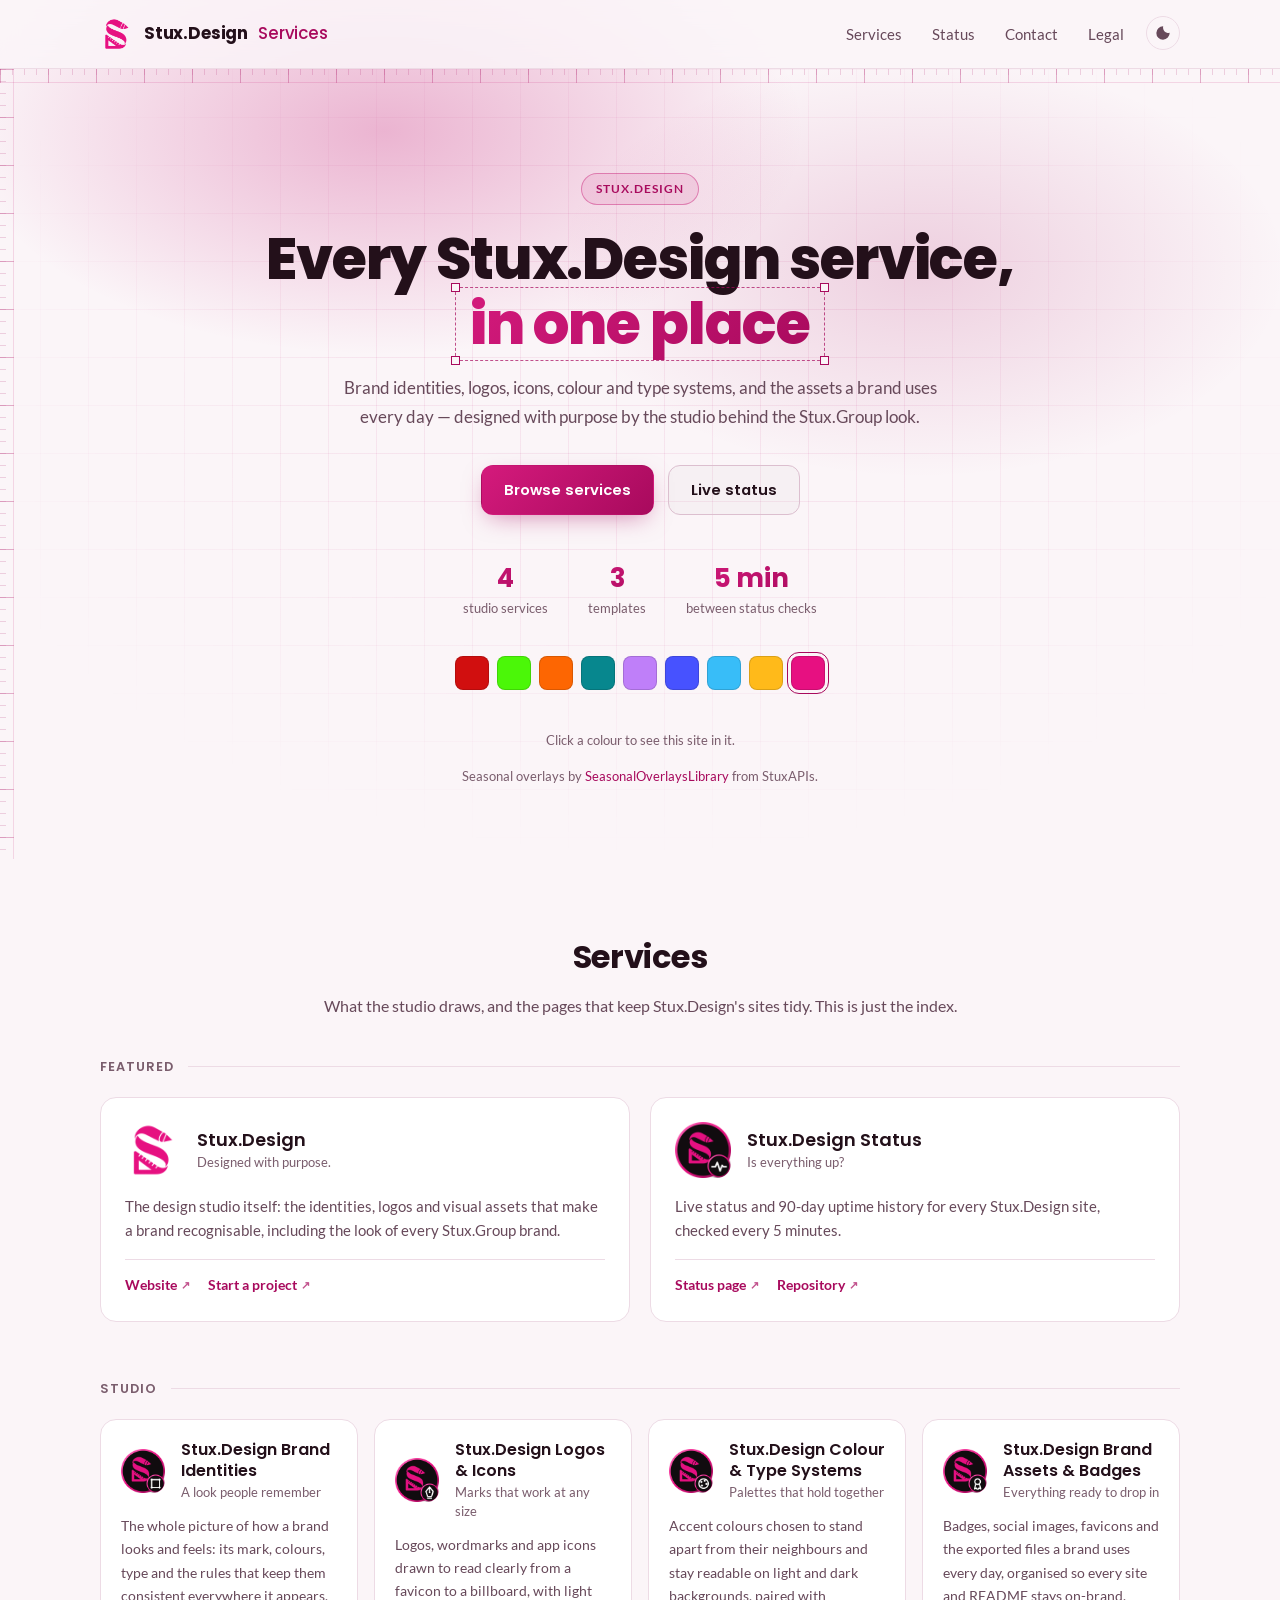
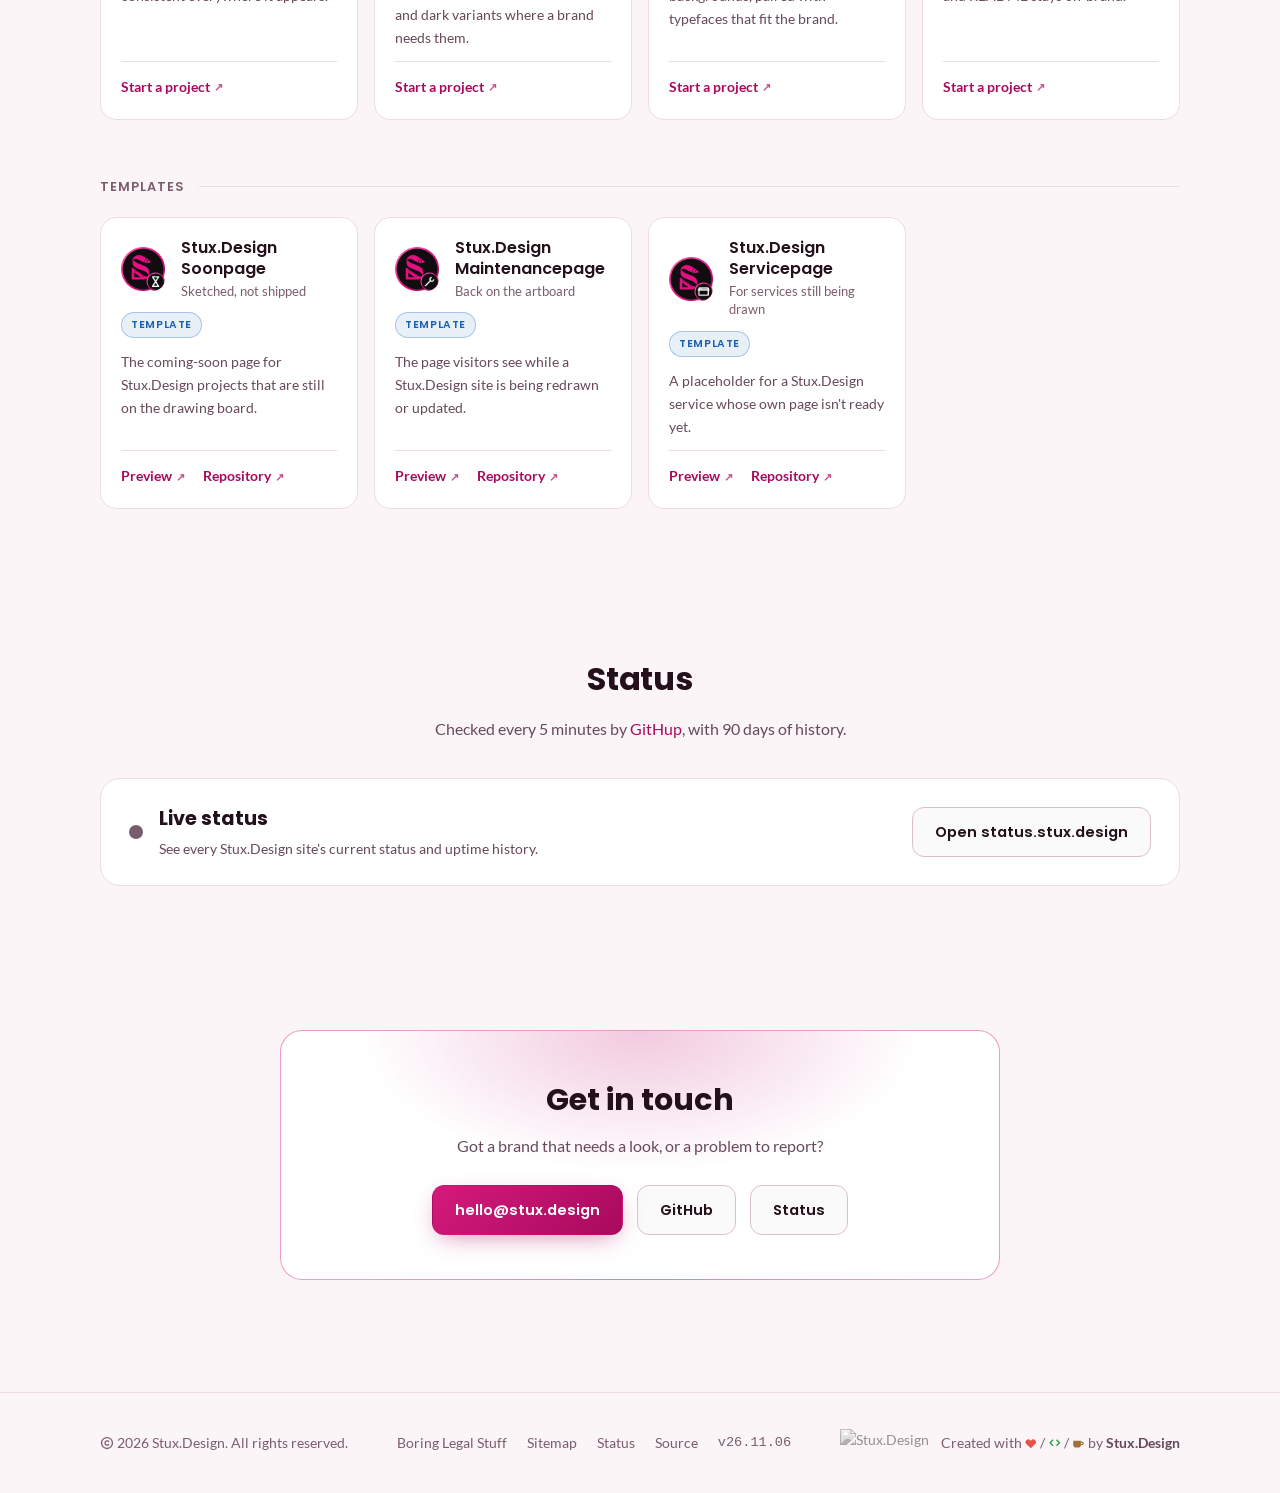
==== commit dc485d27: "Release v26.11.06 See CHANGELOG.md for details." ====
--- a/index.html
+++ b/index.html
@@ -105,9 +105,9 @@
 
         <article class="project-card" data-monitor="stuxdesign:*">
           <div class="project-top">
-            <img class="project-icon" src="/assets/img/services/status.svg" width="64" height="64" alt="Status icon" loading="lazy">
-            <div>
-              <h3>Status</h3>
+            <img class="project-icon" src="/assets/img/services/stux-design-status.png" width="64" height="64" alt="Stux.Design Status icon" loading="lazy">
+            <div>
+              <h3>Stux.Design Status</h3>
               <div class="project-tagline">Is everything up?</div>
             </div>
           </div>
@@ -126,9 +126,9 @@
 
         <article class="project-card">
           <div class="project-top">
-            <img class="project-icon" src="/assets/img/services/brand-identities.svg" width="44" height="44" alt="Brand identities icon" loading="lazy">
-            <div>
-              <h3>Brand identities</h3>
+            <img class="project-icon" src="/assets/img/services/stux-design-brand-identities.png" width="44" height="44" alt="Stux.Design Brand Identities icon" loading="lazy">
+            <div>
+              <h3>Stux.Design Brand Identities</h3>
               <div class="project-tagline">A look people remember</div>
             </div>
           </div>
@@ -140,9 +140,9 @@
 
         <article class="project-card">
           <div class="project-top">
-            <img class="project-icon" src="/assets/img/services/logos-icons.svg" width="44" height="44" alt="Logos and icons icon" loading="lazy">
-            <div>
-              <h3>Logos &amp; icons</h3>
+            <img class="project-icon" src="/assets/img/services/stux-design-logos-icons.png" width="44" height="44" alt="Stux.Design Logos and Icons icon" loading="lazy">
+            <div>
+              <h3>Stux.Design Logos &amp; Icons</h3>
               <div class="project-tagline">Marks that work at any size</div>
             </div>
           </div>
@@ -154,9 +154,9 @@
 
         <article class="project-card">
           <div class="project-top">
-            <img class="project-icon" src="/assets/img/services/colour-type.svg" width="44" height="44" alt="Colour and type systems icon" loading="lazy">
-            <div>
-              <h3>Colour &amp; type systems</h3>
+            <img class="project-icon" src="/assets/img/services/stux-design-colour-type.png" width="44" height="44" alt="Stux.Design Colour and Type Systems icon" loading="lazy">
+            <div>
+              <h3>Stux.Design Colour &amp; Type Systems</h3>
               <div class="project-tagline">Palettes that hold together</div>
             </div>
           </div>
@@ -168,9 +168,9 @@
 
         <article class="project-card">
           <div class="project-top">
-            <img class="project-icon" src="/assets/img/services/brand-assets.svg" width="44" height="44" alt="Brand assets and badges icon" loading="lazy">
-            <div>
-              <h3>Brand assets &amp; badges</h3>
+            <img class="project-icon" src="/assets/img/services/stux-design-brand-assets.png" width="44" height="44" alt="Stux.Design Brand Assets and Badges icon" loading="lazy">
+            <div>
+              <h3>Stux.Design Brand Assets &amp; Badges</h3>
               <div class="project-tagline">Everything ready to drop in</div>
             </div>
           </div>
@@ -187,9 +187,9 @@
 
         <article data-state="template" class="project-card">
           <div class="project-top">
-            <img class="project-icon" src="/assets/img/services/stux-design.png" width="44" height="44" alt="Soonpage icon" loading="lazy">
-            <div>
-              <h3>Soonpage</h3>
+            <img class="project-icon" src="/assets/img/services/stux-design-soonpage.png" width="44" height="44" alt="Stux.Design Soonpage icon" loading="lazy">
+            <div>
+              <h3>Stux.Design Soonpage</h3>
               <div class="project-tagline">Sketched, not shipped</div>
             </div>
           </div>
@@ -203,9 +203,9 @@
 
         <article data-state="template" class="project-card">
           <div class="project-top">
-            <img class="project-icon" src="/assets/img/services/stux-design.png" width="44" height="44" alt="Maintenancepage icon" loading="lazy">
-            <div>
-              <h3>Maintenancepage</h3>
+            <img class="project-icon" src="/assets/img/services/stux-design-maintenancepage.png" width="44" height="44" alt="Stux.Design Maintenancepage icon" loading="lazy">
+            <div>
+              <h3>Stux.Design Maintenancepage</h3>
               <div class="project-tagline">Back on the artboard</div>
             </div>
           </div>
@@ -219,9 +219,9 @@
 
         <article data-state="template" class="project-card">
           <div class="project-top">
-            <img class="project-icon" src="/assets/img/services/stux-design.png" width="44" height="44" alt="Servicepage icon" loading="lazy">
-            <div>
-              <h3>Servicepage</h3>
+            <img class="project-icon" src="/assets/img/services/stux-design-servicepage.png" width="44" height="44" alt="Stux.Design Servicepage icon" loading="lazy">
+            <div>
+              <h3>Stux.Design Servicepage</h3>
               <div class="project-tagline">For services still being drawn</div>
             </div>
           </div>
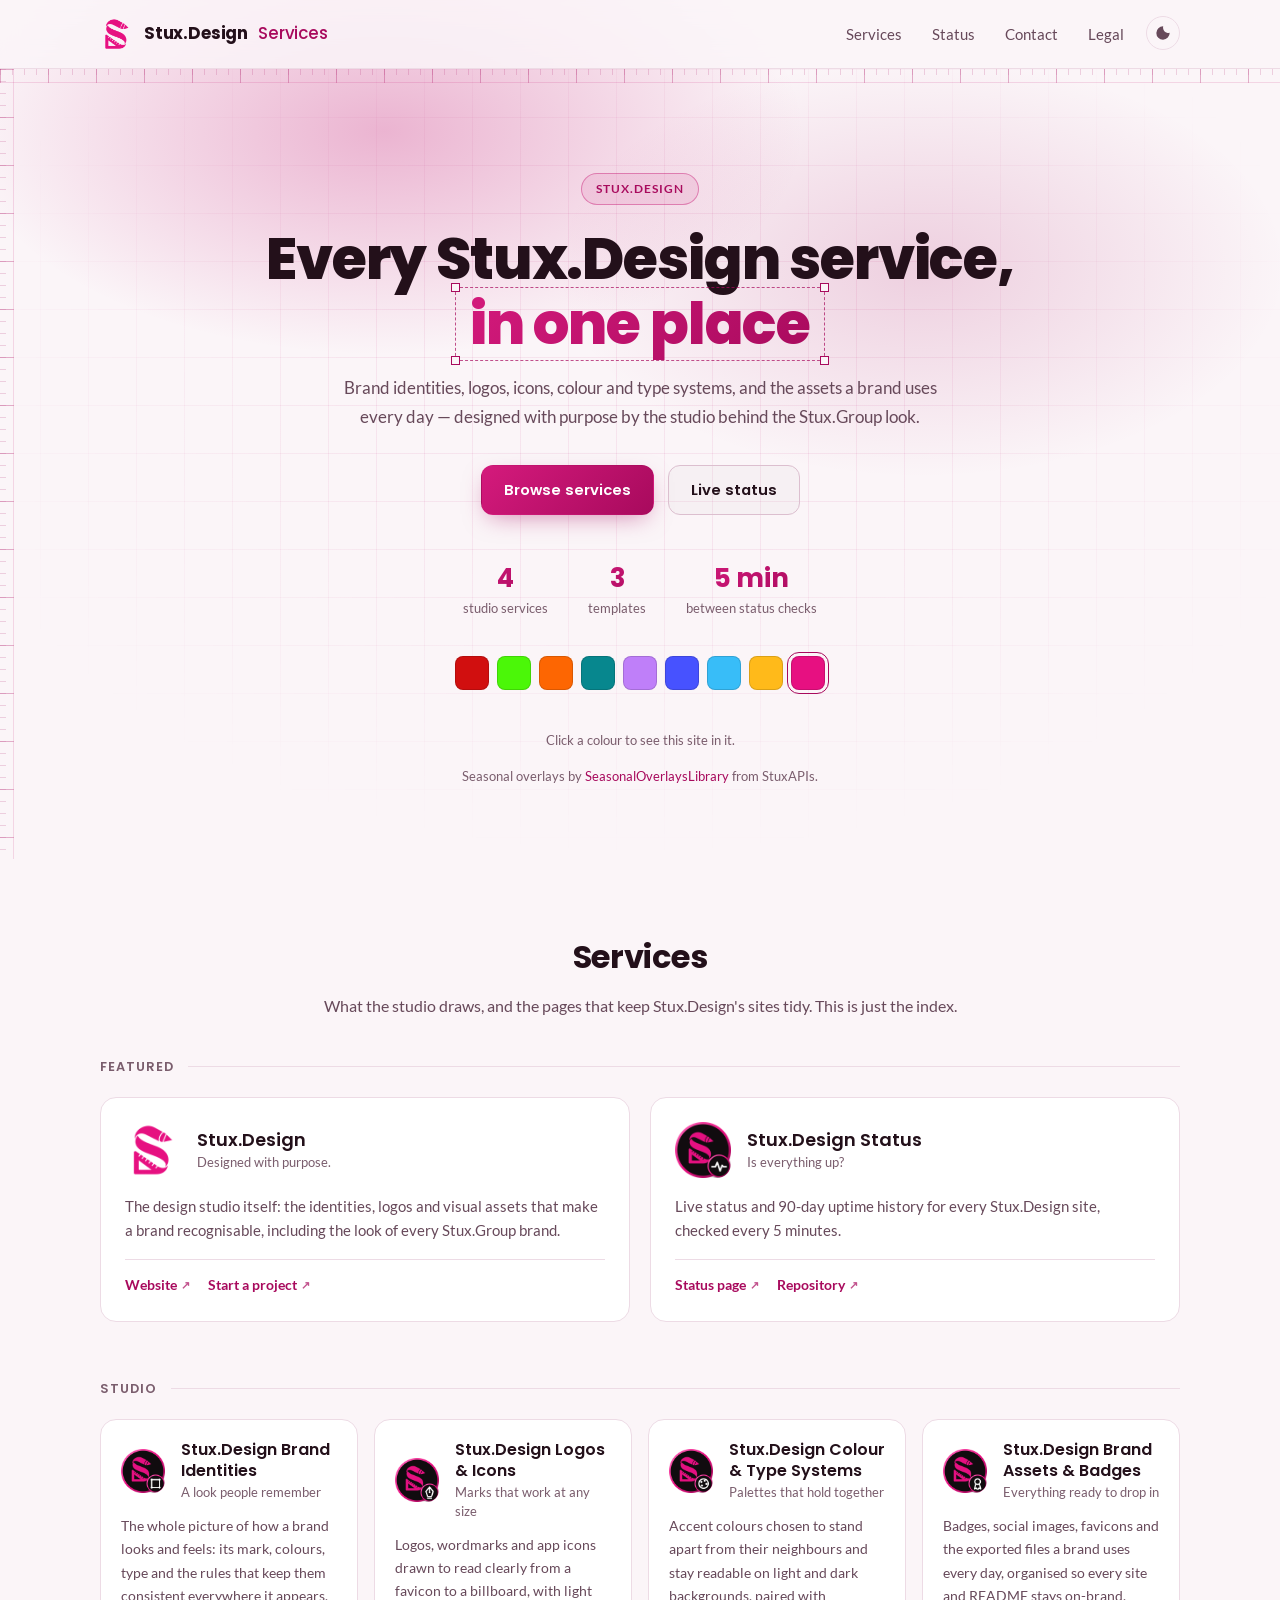
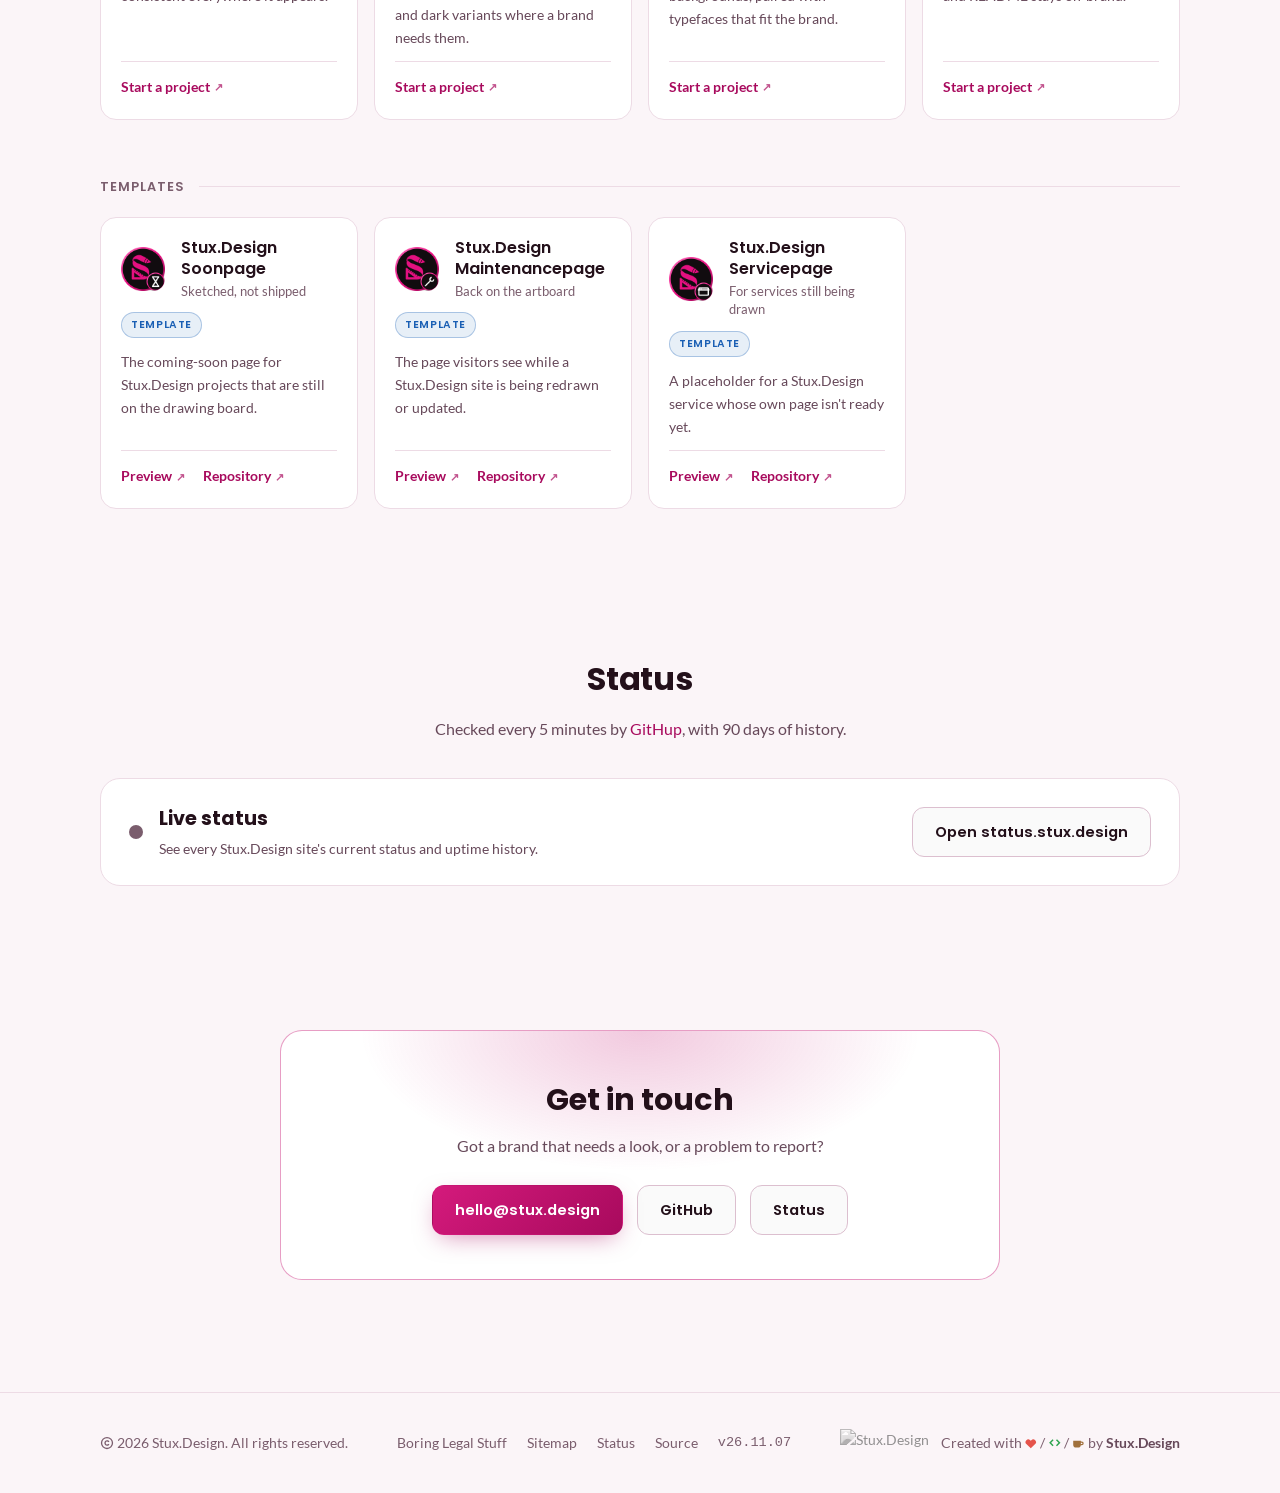
==== commit 2409d454: "Release v26.11.07 See CHANGELOG.md for details." ====
--- a/index.html
+++ b/index.html
@@ -46,7 +46,7 @@
     <div class="ruler ruler-top" aria-hidden="true"></div>
     <div class="ruler ruler-left" aria-hidden="true"></div>
     <div class="container">
-      <span class="eyebrow">Stux.Design</span>
+      <a class="eyebrow" href="https://status.stux.design" data-status-eyebrow="stuxdesign:*"><span class="eyebrow-brand">Stux.Design</span><span class="eyebrow-state" hidden></span></a>
       <h1>Every Stux.Design service,<br><span class="selection"><span class="grad">in one place</span><i class="handle tl"></i><i class="handle tr"></i><i class="handle bl"></i><i class="handle br"></i></span></h1>
       <p>Brand identities, logos, icons, colour and type systems, and the assets a brand uses every day &mdash; designed with purpose by the studio behind the Stux.Group look.</p>
       <div class="actions">
--- a/assets/css/style.css
+++ b/assets/css/style.css
@@ -282,6 +282,20 @@
   border-radius: 999px;
   margin-bottom: 22px;
 }
+/* The eyebrow doubles as a live status badge (data-status-eyebrow, filled by main.js): the eyebrow's size and
+   shape, a status badge's colours and dot, and only the state as its text. Until the status loads, or if it
+   can't, it stays a plain eyebrow. */
+.hero .eyebrow[data-status-eyebrow] { display: inline-flex; align-items: center; gap: 8px; transition: color 0.2s, background 0.2s, border-color 0.2s; }
+.hero .eyebrow.up { color: var(--ok); background: rgba(var(--ok-rgb), 0.1); border-color: rgba(var(--ok-rgb), 0.3); }
+.hero .eyebrow.degraded { color: var(--warn); background: rgba(var(--warn-rgb), 0.1); border-color: rgba(var(--warn-rgb), 0.3); }
+.hero .eyebrow.down { color: var(--bad); background: rgba(var(--bad-rgb), 0.1); border-color: rgba(var(--bad-rgb), 0.35); }
+.hero .eyebrow.up::before, .hero .eyebrow.degraded::before, .hero .eyebrow.down::before {
+  content: ""; width: 7px; height: 7px; border-radius: 50%; background: currentColor; flex: none;
+}
+.hero .eyebrow.up::before { animation: badge-pulse 2s ease-out infinite; }
+.hero .eyebrow[data-status-eyebrow]:hover { filter: brightness(1.12); }
+.eyebrow-brand[hidden], .eyebrow-state[hidden] { display: none; }
+@media (prefers-reduced-motion: reduce) { .hero .eyebrow.up::before { animation: none; } }
 .hero h1 {
   font-size: clamp(2.1rem, 5.5vw, 3.6rem);
   font-weight: 800;
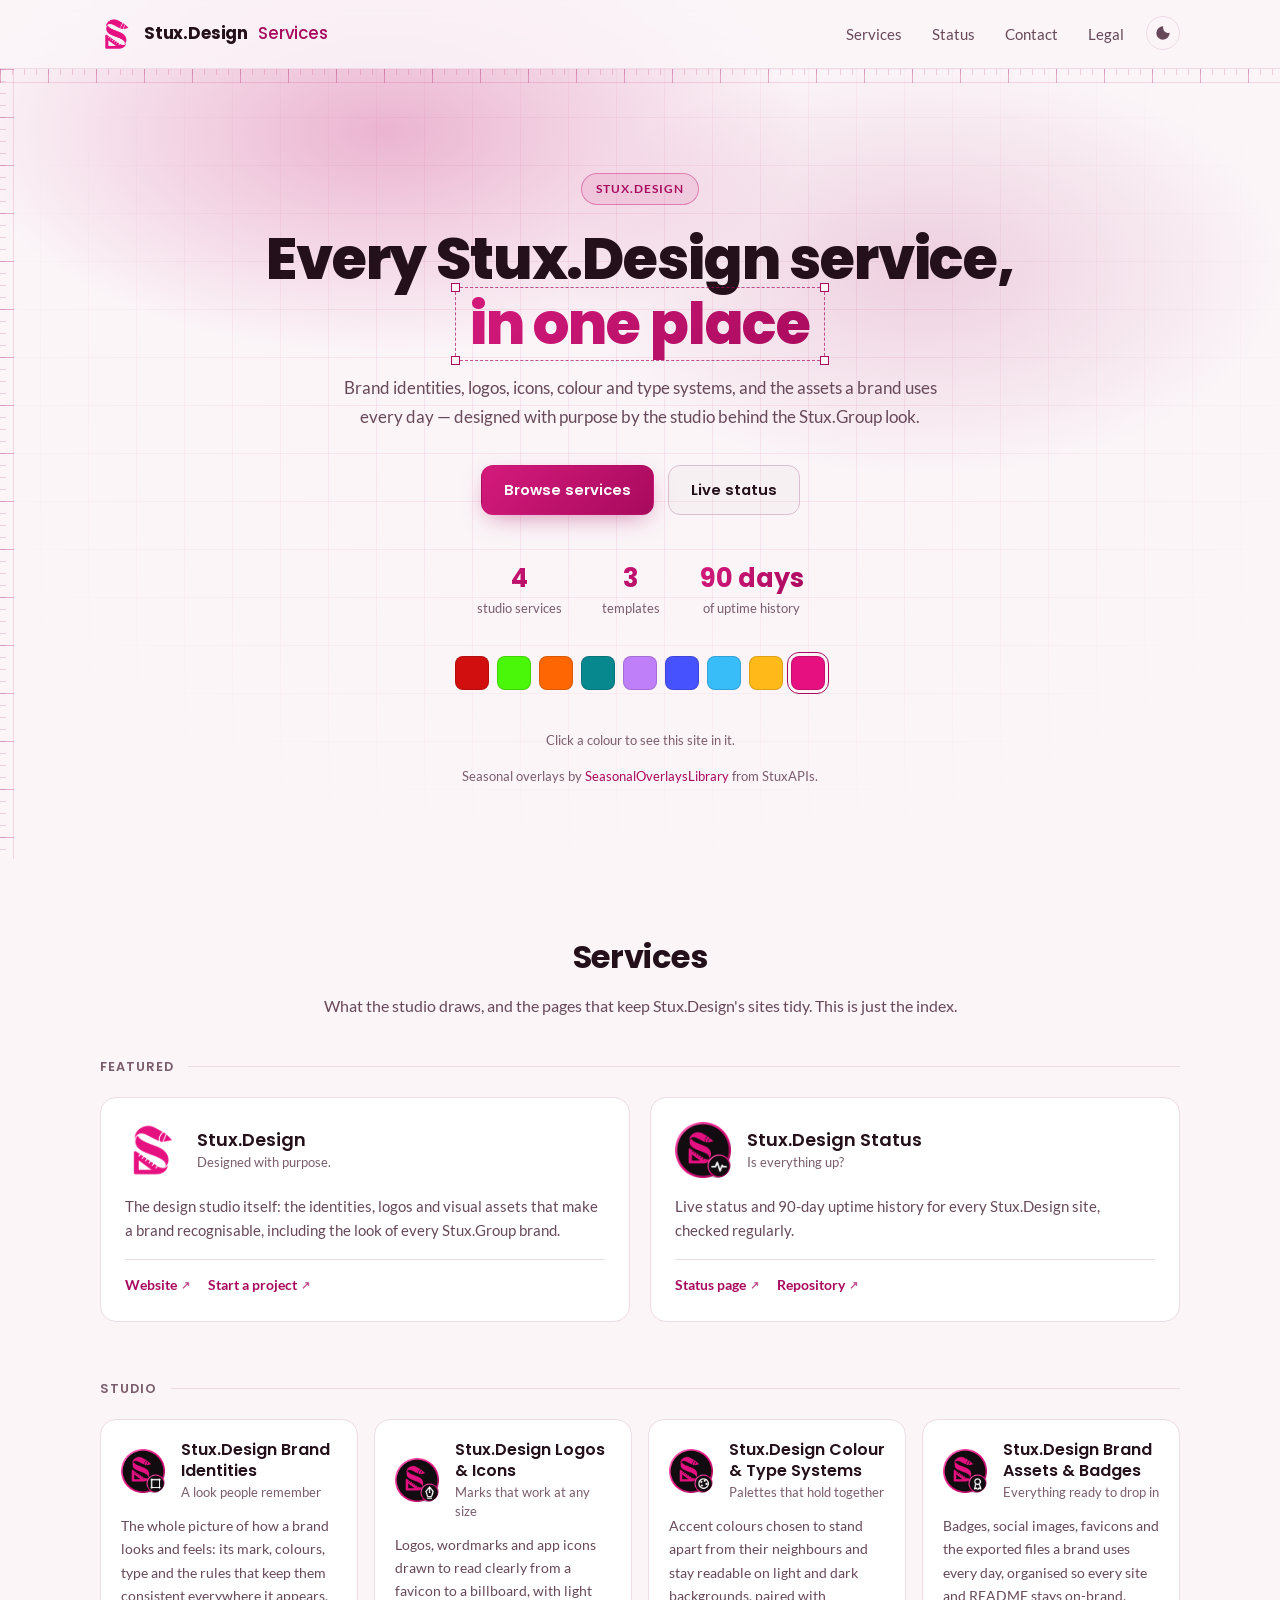
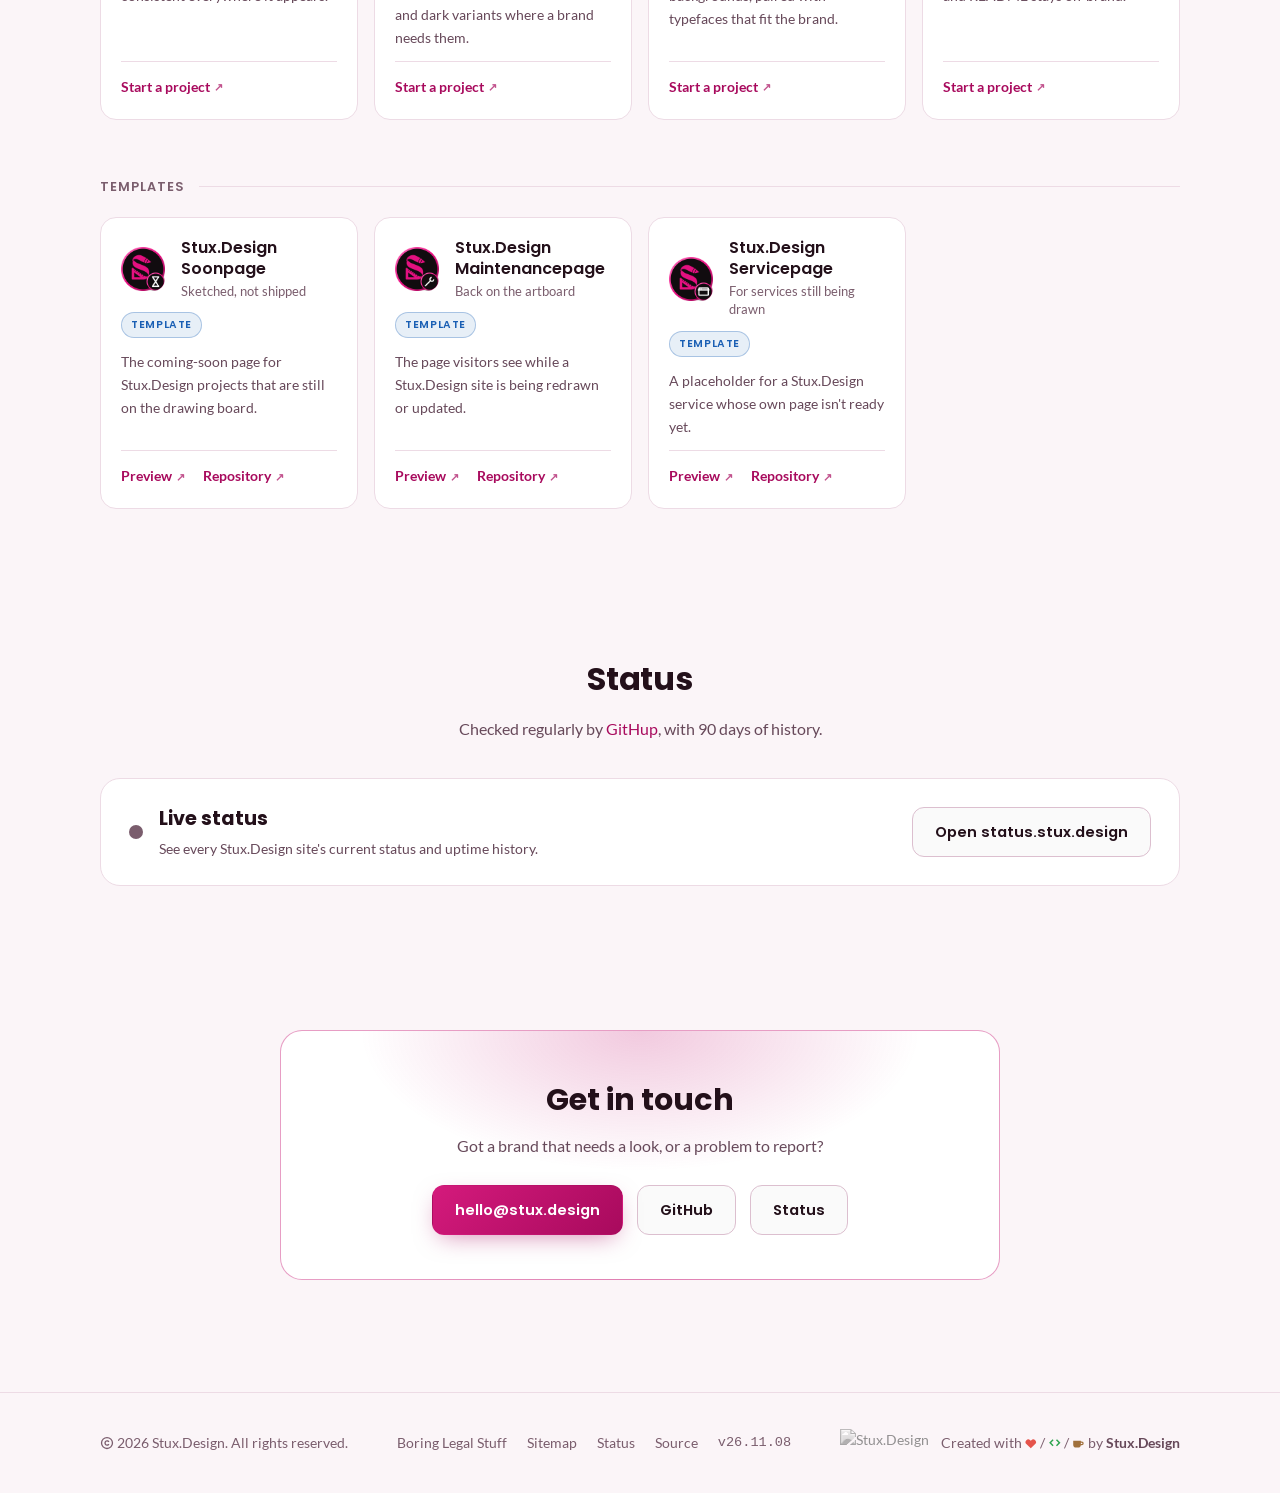
==== commit e5e6d0de: "Release v26.11.08 See CHANGELOG.md for details." ====
--- a/index.html
+++ b/index.html
@@ -57,7 +57,7 @@
       <div class="hero-stats">
         <div><strong class="grad">4</strong><span>studio services</span></div>
         <div><strong class="grad">3</strong><span>templates</span></div>
-        <div><strong class="grad">5 min</strong><span>between status checks</span></div>
+        <div><strong class="grad">90 days</strong><span>of uptime history</span></div>
       </div>
       <!-- Swatches from the brands the studio has drawn; hover or focus one for its name, click it
            to see the site in that colour (main.js). -->
@@ -112,7 +112,7 @@
             </div>
           </div>
           <span class="badge-status live" hidden></span>
-          <p class="desc">Live status and 90-day uptime history for every Stux.Design site, checked every 5 minutes.</p>
+          <p class="desc">Live status and 90-day uptime history for every Stux.Design site, checked regularly.</p>
           <div class="project-links">
             <a href="https://status.stux.design" target="_blank" rel="noopener">Status page</a>
             <a href="https://github.com/StuxDesign/Status" target="_blank" rel="noopener">Repository</a>
@@ -241,7 +241,7 @@
     <div class="container">
       <div class="section-head">
         <h2>Status</h2>
-        <p>Checked every 5 minutes by <a href="https://githup.stux.group" target="_blank" rel="noopener" style="color: var(--accent-bright);">GitHup</a>, with 90 days of history.</p>
+        <p>Checked regularly by <a href="https://githup.stux.group" target="_blank" rel="noopener" style="color: var(--accent-bright);">GitHup</a>, with 90 days of history.</p>
       </div>
       <div class="status-band" id="status-band">
         <div class="sb-main">
